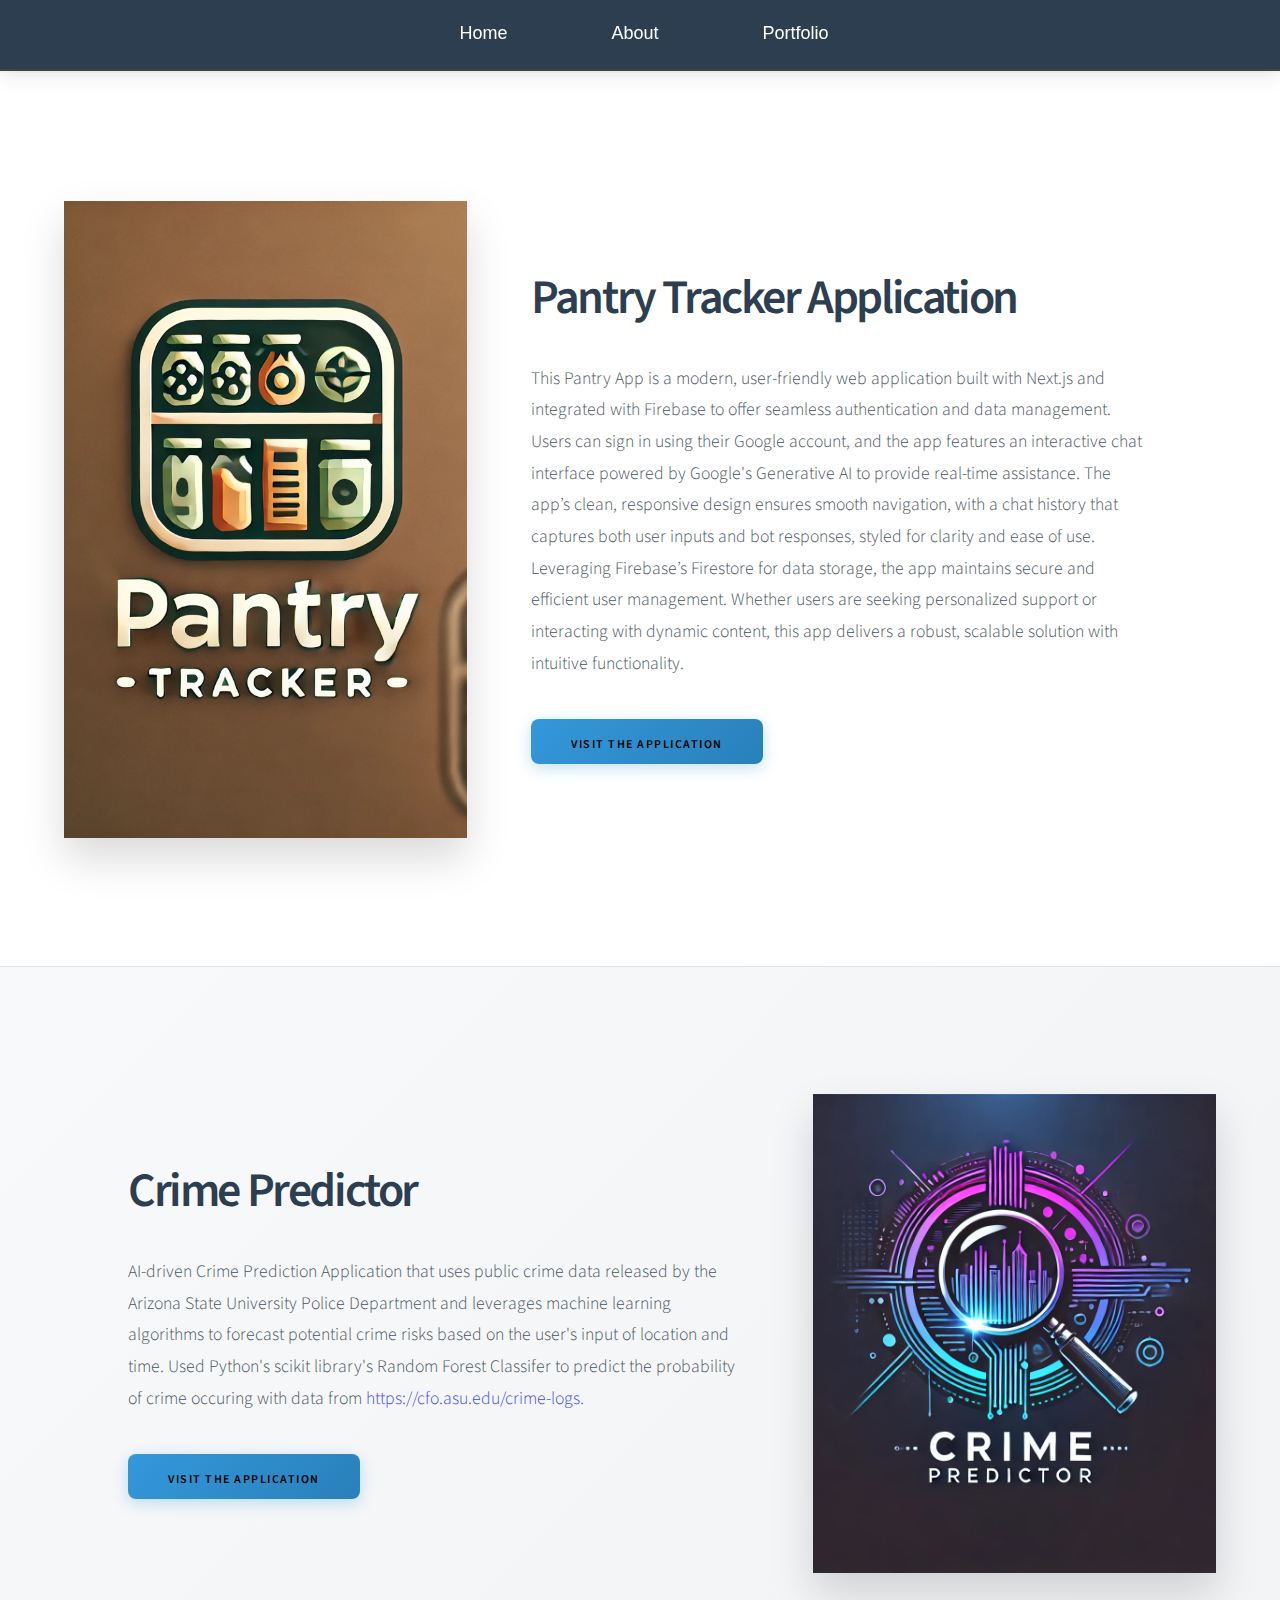
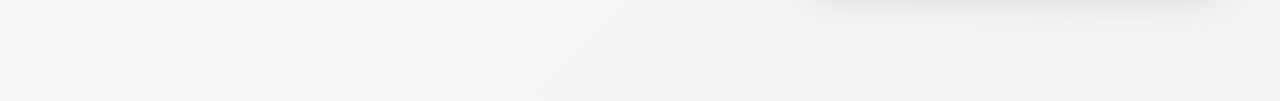
==== portfolio.html @ 847d2a94 "Added portfolio.html, about.html, made more aesthetically pleasing" ====
<html>
  <head>
    <title>Kashyap Hegde Kota</title>
    <meta charset="utf-8" />
    <meta
      name="viewport"
      content="width=device-width, initial-scale=1, user-scalable=no"
    />
    <link rel="stylesheet" href="assets/css/main.css" />
    <noscript
      ><link rel="stylesheet" href="assets/css/noscript.css"
    /></noscript>
   
    </style>
  </head>
  <body class="is-preload">
    <nav class="navbar">
      <ul>
        <li><a href="index.html">Home</a></li>
        <li><a href="about.html">About</a></li>
        <li><a href="portfolio.html">Portfolio</a></li>
      </ul>
    </nav>
    <div id ="wrapper" class="divided">
        <section
        class="spotlight style1 orient-right content-align-left image-position-center onscroll-image-fade-in"
        id="first"
      >
        <div class="content">
          <h2>Pantry Tracker Application</h2>
          <p>
            This Pantry App is a modern, user-friendly web application built with Next.js and integrated with Firebase to offer seamless authentication and data management. Users can sign in using their Google account, and the app features an interactive chat interface powered by Google's Generative AI to provide real-time assistance. The app’s clean, responsive design ensures smooth navigation, with a chat history that captures both user inputs and bot responses, styled for clarity and ease of use. Leveraging Firebase’s Firestore for data storage, the app maintains secure and efficient user management. Whether users are seeking personalized support or interacting with dynamic content, this app delivers a robust, scalable solution with intuitive functionality.
          </p>
          <ul class="actions stacked">
            <li>
              <a
                href="http://pantry.kashyaphegde.com/"
                target="_blank"
                class="button"
                >Visit the application</a
              >
            </li>
          </ul>
        </div>
        <div class="image">
          <img src="images/pantry.png" alt="" />
        </div>
      </section>
      <section
      class="spotlight style1 orient-left content-align-left image-position-center onscroll-image-fade-in"
      id="first"
    >
      <div class="content">
        <h2>Crime Predictor</h2>
        <p>
            AI-driven Crime Prediction Application that uses public crime data released by the Arizona State University Police Department and leverages machine learning algorithms to forecast potential crime risks based on the user's input of location and time. Used Python's scikit library's Random Forest Classifer to predict the probability of crime occuring with data from <a style = "color: rgb(69, 69, 243); white-space:nowrap; "href="https://cfo.asu.edu/crime-logs">https://cfo.asu.edu/crime-logs.</a>
        </p>
        <ul class="actions stacked">
          <li>
            <a
              href="https://github.com/KashyapHegdeKota/Crime-Predictor"
              target="_blank"
              class="button"
              >Visit the application</a
            >
          </li>
        </ul>
      </div>
      <div class="image">
        <img src="images/crime-predictor.png" alt="" />
      </div>
    </section>
    </div>
  </body>
</html>
---- assets/css/main.css ----
@import url(fontawesome-all.min.css);
@import url(https://fonts.googleapis.com/css?family=Source+Sans+Pro:300,300i,400,400i);
.navbar ul,
ul.alt {
  list-style: none;
}
.icon.major,
article,
aside,
details,
figcaption,
figure,
footer,
header,
hgroup,
menu,
nav,
pre code,
section {
  display: block;
}
.navbar li:hover,
b,
body,
h1,
h2,
h3,
h4,
h5,
h6,
strong {
  color: #000;
}
#wrapper > .invert,
#wrapper > .invert a,
#wrapper > .invert b,
#wrapper > .invert h1,
#wrapper > .invert h2,
#wrapper > .invert h3,
#wrapper > .invert h4,
#wrapper > .invert h5,
#wrapper > .invert h6,
#wrapper > .invert header p,
#wrapper > .invert input,
#wrapper > .invert input[type="checkbox"] + label,
#wrapper > .invert input[type="radio"] + label,
#wrapper > .invert label,
#wrapper > .invert select,
#wrapper > .invert strong,
#wrapper > .invert table th,
#wrapper > .invert textarea,
.gallery.style1 a,
.gallery.style1 b,
.gallery.style1 h1,
.gallery.style1 h2,
.gallery.style1 h3,
.gallery.style1 h4,
.gallery.style1 h5,
.gallery.style1 h6,
.gallery.style1 input,
.gallery.style1 select,
.gallery.style1 strong,
.gallery.style1 textarea,
.gallery.style2 a,
.gallery.style2 b,
.gallery.style2 h1,
.gallery.style2 h2,
.gallery.style2 h3,
.gallery.style2 h4,
.gallery.style2 h5,
.gallery.style2 h6,
.gallery.style2 input,
.gallery.style2 select,
.gallery.style2 strong,
.gallery.style2 textarea,
.navbar li,
a:hover {
  color: #fff;
}
.row,
.row.gtr-0,
.row.gtr-0.gtr-uniform,
.row.gtr-25,
.row.gtr-50 {
  margin-top: 0;
}
.align-left,
.banner.style1,
.banner.style2.content-align-left,
.banner.style5.content-align-left,
.spotlight.style4.content-align-left,
.spotlight.style5.content-align-left,
table th {
  text-align: left;
}
.gallery.style2 > .backward:before,
.gallery.style2 > .forward:before,
.icon:before,
input[type="checkbox"] + label:before,
input[type="radio"] + label:before {
  -moz-osx-font-smoothing: grayscale;
  -webkit-font-smoothing: antialiased;
  font-style: normal;
  font-variant: normal;
  text-rendering: auto;
  text-transform: none !important;
  font-family: "Font Awesome 5 Free";
}
a,
abbr,
acronym,
address,
applet,
article,
aside,
audio,
b,
big,
blockquote,
body,
canvas,
caption,
center,
cite,
code,
dd,
del,
details,
dfn,
div,
dl,
dt,
em,
embed,
fieldset,
figcaption,
figure,
footer,
form,
h1,
h2,
h3,
h4,
h5,
h6,
header,
hgroup,
html,
i,
iframe,
img,
ins,
kbd,
label,
legend,
li,
mark,
menu,
nav,
object,
ol,
output,
p,
pre,
q,
ruby,
s,
samp,
section,
small,
span,
strike,
strong,
sub,
summary,
sup,
table,
tbody,
td,
tfoot,
th,
thead,
time,
tr,
tt,
u,
ul,
var,
video {
  margin: 0;
  padding: 0;
  border: 0;
  font-size: 100%;
  font: inherit;
  vertical-align: baseline;
}
.image.fit,
.table-wrapper,
blockquote,
dl,
form,
ol,
p,
pre,
table,
ul {
  margin: 0 0 2rem;
}
blockquote,
em,
header p,
i {
  font-style: italic;
}
.navbar {
  background-color: rgba(51, 51, 51, 0.95);
  padding: 1.2rem;
  box-shadow: 0 2px 15px rgba(0, 0, 0, 0.1);
  backdrop-filter: blur(10px);
}

.navbar,
ol {
  position: sticky;
  top: 0;
  z-index: 1000;
  background-color: #333;
  padding: 15px 20px;
  font-family: Arial, sans-serif;
  font-size: 18px;
  border-bottom: 2px solid #444;
  box-shadow: 0 4px 6px rgba(0, 0, 0, 0.1);
}
.banner.style1,
.banner.style2,
.banner.style2 .content,
.icon,
.image,
header p,
sub,
sup {
  position: relative;
}
.navbar ul {
  margin: 0;
  padding: 0;
  display: flex;
  justify-content: center;
  gap: 20px;
}
.navbar li {
  cursor: pointer;
  transition: color 0.3s, text-decoration 0.3s;
}
.navbar li:hover {
  text-decoration: none;
}
blockquote,
q {
  quotes: none;
}
blockquote:after,
blockquote:before,
q:after,
q:before {
  content: "";
  content: none;
}
table {
  border-collapse: collapse;
  border-spacing: 0;
  width: 100%;
}
body {
  font-family: "Source Sans Pro", sans-serif;
  line-height: 1.8;
  color: #333;
  background-color: #fafafa;
}
mark {
  background-color: transparent;
  color: inherit;
}
input::-moz-focus-inner {
  border: 0;
  padding: 0;
}
input,
select,
textarea {
  -moz-appearance: none;
  -webkit-appearance: none;
  -ms-appearance: none;
  appearance: none;
  color: #000;
}
.row.gtr-0 > *,
ul {
  padding: 0;
}
@-ms-viewport {
  width: device-width;
}
html {
  box-sizing: border-box;
  font-size: 18pt;
}
*,
:after,
:before {
  box-sizing: inherit;
}
.row,
.row > * {
  box-sizing: border-box;
}
body.is-preload *,
body.is-preload :after,
body.is-preload :before {
  -moz-animation: none !important;
  -webkit-animation: none !important;
  -ms-animation: none !important;
  animation: none !important;
  -moz-transition: none !important;
  -webkit-transition: none !important;
  -ms-transition: none !important;
  transition: none !important;
}
body,
input,
select,
textarea {
  font-family: "Source Sans Pro", Helvetica, sans-serif;
  font-size: 1rem;
  font-weight: 300;
  line-height: 1.65;
}
a {
  -moz-transition: color 0.2s ease-in-out;
  -webkit-transition: color 0.2s ease-in-out;
  -ms-transition: color 0.2s ease-in-out;
  transition: color 0.2s ease-in-out;
  text-decoration: none;
  color: gray;
}
b,
strong {
  font-weight: 400;
}
.icon.major:before,
header h2 + p,
p.major {
  font-size: 1.25rem;
}
h1,
h2,
h3,
h4,
h5,
h6 {
  font-weight: 300;
  line-height: 1.375;
  letter-spacing: -0.05em;
  margin: 0 0 1rem;
}
h1 a,
h2 a,
h3 a,
h4 a,
h5 a,
h6 a {
  color: inherit;
  text-decoration: none;
}
h1 {
  font-size: 3.5rem;
  line-height: 1.2;
}
h2 {
  font-size: 2.25rem;
}
h3 {
  font-size: 1.5rem;
}
h4,
header h3 + p {
  font-size: 1.1rem;
}
h5,
header h4 + p,
header h5 + p,
header h6 + p {
  font-size: 0.9rem;
}
h6 {
  font-size: 0.7rem;
}
sub,
sup {
  font-size: 0.8rem;
}
sub {
  top: 0.5rem;
}
sup {
  top: -0.5rem;
}
code,
pre {
  font-family: "Courier New", monospace;
  font-size: 0.9em;
}
blockquote {
  border-left: 4px solid rgba(0, 0, 0, 0.2);
  padding: 0.5rem 0 0.5rem 2rem;
}
code {
  border-radius: 4px;
  margin: 0 0.25rem;
  padding: 0.25rem 0.325rem;
}
.gallery.style2,
.table-wrapper,
pre {
  -webkit-overflow-scrolling: touch;
}
pre code {
  line-height: 1.5;
  padding: 0.75rem 1rem;
  overflow-x: auto;
}
hr {
  border: 0;
  border-bottom: 1px solid rgba(0, 0, 0, 0.2);
  margin: 2.5rem 0;
}
hr.major {
  margin: 3.5rem 0;
}
.align-center,
.banner.style1.content-align-center,
.banner.style3.content-align-center,
.banner.style4.content-align-center,
.spotlight.style1.content-align-center,
.spotlight.style2.content-align-center,
.spotlight.style3.content-align-center,
article.special,
section.special {
  text-align: center;
}
.align-right,
.banner.style1.content-align-right,
.banner.style2.content-align-right,
.banner.style3.content-align-right,
.banner.style4.content-align-right,
.banner.style5.content-align-right,
.spotlight.style1.content-align-right,
.spotlight.style2.content-align-right,
.spotlight.style3.content-align-right,
.spotlight.style4.content-align-right,
.spotlight.style5.content-align-right {
  text-align: right;
}
code {
  background: rgba(0, 0, 0, 0.05);
  border-color: rgba(0, 0, 0, 0.2);
}
.row {
  display: flex;
  flex-wrap: wrap;
  align-items: stretch;
  margin-left: -2rem;
}
.row > * {
  padding: 0 0 0 2rem;
}
.box > :last-child,
.box > :last-child > :last-child,
.box > :last-child > :last-child > :last-child,
.gallery.style1 article .caption > :last-child,
.gallery.style2 article .caption > :last-child,
.row.gtr-uniform > * > :last-child,
.table-wrapper > table,
form > :last-child {
  margin-bottom: 0;
}
.row.aln-left {
  justify-content: flex-start;
}
.row.aln-center {
  justify-content: center;
}
.row.aln-right {
  justify-content: flex-end;
}
.row.aln-top {
  align-items: flex-start;
}
.row.aln-middle {
  align-items: center;
}
.row.aln-bottom {
  align-items: flex-end;
}
.row > .imp {
  order: -1;
}
.row > .col-1 {
  width: 8.33333%;
}
.row > .off-1 {
  margin-left: 8.33333%;
}
.row > .col-2 {
  width: 16.66667%;
}
.row > .off-2 {
  margin-left: 16.66667%;
}
.row > .col-3 {
  width: 25%;
}
.row > .off-3 {
  margin-left: 25%;
}
.gallery.style1.big article,
.row > .col-4 {
  width: 33.33333%;
}
.row > .off-4 {
  margin-left: 33.33333%;
}
.row > .col-5 {
  width: 41.66667%;
}
.row > .off-5 {
  margin-left: 41.66667%;
}
.row > .col-6 {
  width: 50%;
}
.row > .off-6 {
  margin-left: 50%;
}
.row > .col-7 {
  width: 58.33333%;
}
.row > .off-7 {
  margin-left: 58.33333%;
}
.row > .col-8 {
  width: 66.66667%;
}
.row > .off-8 {
  margin-left: 66.66667%;
}
.row > .col-9 {
  width: 75%;
}
.row > .off-9 {
  margin-left: 75%;
}
.row > .col-10 {
  width: 83.33333%;
}
.row > .off-10 {
  margin-left: 83.33333%;
}
.row > .col-11 {
  width: 91.66667%;
}
.row > .off-11 {
  margin-left: 91.66667%;
}
.button.fit,
.image.fit img,
.image.left img,
.image.main img,
.image.right img,
.row > .col-12,
button.fit,
input[type="button"].fit,
input[type="reset"].fit,
input[type="submit"].fit,
ul.actions.fit li > *,
ul.actions.fit.stacked {
  width: 100%;
}
.row > .off-12 {
  margin-left: 100%;
}
.row.gtr-0 {
  margin-left: 0;
}
.row.gtr-0.gtr-uniform > *,
ul.actions.stacked li:first-child {
  padding-top: 0;
}
.row.gtr-25 {
  margin-left: -0.5rem;
}
.row.gtr-25 > * {
  padding: 0 0 0 0.5rem;
}
.row.gtr-25.gtr-uniform {
  margin-top: -0.5rem;
}
.row.gtr-25.gtr-uniform > * {
  padding-top: 0.5rem;
}
.row.gtr-50 {
  margin-left: -1rem;
}
.row.gtr-50 > * {
  padding: 0 0 0 1rem;
}
.row.gtr-50.gtr-uniform {
  margin-top: -1rem;
}
.row.gtr-50.gtr-uniform > * {
  padding-top: 1rem;
}
.row.gtr-uniform {
  margin-top: -2rem;
}
.row.gtr-uniform > * {
  padding-top: 2rem;
}
.row.gtr-150 {
  margin-top: 0;
  margin-left: -3rem;
}
.row.gtr-150 > * {
  padding: 0 0 0 3rem;
}
.row.gtr-150.gtr-uniform {
  margin-top: -3rem;
}
.row.gtr-150.gtr-uniform > * {
  padding-top: 3rem;
}
.row.gtr-200 {
  margin-top: 0;
  margin-left: -4rem;
}
.row.gtr-200 > * {
  padding: 0 0 0 4rem;
}
.row.gtr-200.gtr-uniform {
  margin-top: -4rem;
}
.row.gtr-200.gtr-uniform > * {
  padding-top: 4rem;
}
@media screen and (max-width: 1680px) {
  html {
    font-size: 14pt;
  }
  .row,
  .row > * {
    box-sizing: border-box;
  }
  .row,
  .row.gtr-0,
  .row.gtr-0.gtr-uniform,
  .row.gtr-25,
  .row.gtr-50 {
    margin-top: 0;
  }
  .row {
    display: flex;
    flex-wrap: wrap;
    align-items: stretch;
    margin-left: -2rem;
  }
  .row > * {
    padding: 0 0 0 2rem;
  }
  .row.gtr-uniform > * > :last-child {
    margin-bottom: 0;
  }
  .row.aln-left {
    justify-content: flex-start;
  }
  .row.aln-center {
    justify-content: center;
  }
  .row.aln-right {
    justify-content: flex-end;
  }
  .row.aln-top {
    align-items: flex-start;
  }
  .row.aln-middle {
    align-items: center;
  }
  .row.aln-bottom {
    align-items: flex-end;
  }
  .row > .imp-xlarge {
    order: -1;
  }
  .row > .col-1-xlarge {
    width: 8.33333%;
  }
  .row > .off-1-xlarge {
    margin-left: 8.33333%;
  }
  .row > .col-2-xlarge {
    width: 16.66667%;
  }
  .row > .off-2-xlarge {
    margin-left: 16.66667%;
  }
  .row > .col-3-xlarge {
    width: 25%;
  }
  .row > .off-3-xlarge {
    margin-left: 25%;
  }
  .row > .col-4-xlarge {
    width: 33.33333%;
  }
  .row > .off-4-xlarge {
    margin-left: 33.33333%;
  }
  .row > .col-5-xlarge {
    width: 41.66667%;
  }
  .row > .off-5-xlarge {
    margin-left: 41.66667%;
  }
  .row > .col-6-xlarge {
    width: 50%;
  }
  .row > .off-6-xlarge {
    margin-left: 50%;
  }
  .row > .col-7-xlarge {
    width: 58.33333%;
  }
  .row > .off-7-xlarge {
    margin-left: 58.33333%;
  }
  .row > .col-8-xlarge {
    width: 66.66667%;
  }
  .row > .off-8-xlarge {
    margin-left: 66.66667%;
  }
  .row > .col-9-xlarge {
    width: 75%;
  }
  .row > .off-9-xlarge {
    margin-left: 75%;
  }
  .row > .col-10-xlarge {
    width: 83.33333%;
  }
  .row > .off-10-xlarge {
    margin-left: 83.33333%;
  }
  .row > .col-11-xlarge {
    width: 91.66667%;
  }
  .row > .off-11-xlarge {
    margin-left: 91.66667%;
  }
  .row > .col-12-xlarge {
    width: 100%;
  }
  .row > .off-12-xlarge {
    margin-left: 100%;
  }
  .row.gtr-0 {
    margin-left: 0;
  }
  .row.gtr-0 > * {
    padding: 0;
  }
  .row.gtr-0.gtr-uniform > * {
    padding-top: 0;
  }
  .row.gtr-25 {
    margin-left: -0.5rem;
  }
  .row.gtr-25 > * {
    padding: 0 0 0 0.5rem;
  }
  .row.gtr-25.gtr-uniform {
    margin-top: -0.5rem;
  }
  .row.gtr-25.gtr-uniform > * {
    padding-top: 0.5rem;
  }
  .row.gtr-50 {
    margin-left: -1rem;
  }
  .row.gtr-50 > * {
    padding: 0 0 0 1rem;
  }
  .row.gtr-50.gtr-uniform {
    margin-top: -1rem;
  }
  .row.gtr-50.gtr-uniform > * {
    padding-top: 1rem;
  }
  .row.gtr-uniform {
    margin-top: -2rem;
  }
  .row.gtr-uniform > * {
    padding-top: 2rem;
  }
  .row.gtr-150 {
    margin-top: 0;
    margin-left: -3rem;
  }
  .row.gtr-150 > * {
    padding: 0 0 0 3rem;
  }
  .row.gtr-150.gtr-uniform {
    margin-top: -3rem;
  }
  .row.gtr-150.gtr-uniform > * {
    padding-top: 3rem;
  }
  .row.gtr-200 {
    margin-top: 0;
    margin-left: -4rem;
  }
  .row.gtr-200 > * {
    padding: 0 0 0 4rem;
  }
  .row.gtr-200.gtr-uniform {
    margin-top: -4rem;
  }
  .row.gtr-200.gtr-uniform > * {
    padding-top: 4rem;
  }
}
@media screen and (max-width: 1280px) {
  html {
    font-size: 12pt;
  }
  .row,
  .row > * {
    box-sizing: border-box;
  }
  .row,
  .row.gtr-0,
  .row.gtr-0.gtr-uniform,
  .row.gtr-25,
  .row.gtr-50 {
    margin-top: 0;
  }
  .row {
    display: flex;
    flex-wrap: wrap;
    align-items: stretch;
    margin-left: -2rem;
  }
  .row > * {
    padding: 0 0 0 2rem;
  }
  .row.gtr-uniform > * > :last-child {
    margin-bottom: 0;
  }
  .row.aln-left {
    justify-content: flex-start;
  }
  .row.aln-center {
    justify-content: center;
  }
  .row.aln-right {
    justify-content: flex-end;
  }
  .row.aln-top {
    align-items: flex-start;
  }
  .row.aln-middle {
    align-items: center;
  }
  .row.aln-bottom {
    align-items: flex-end;
  }
  .row > .imp-large {
    order: -1;
  }
  .row > .col-1-large {
    width: 8.33333%;
  }
  .row > .off-1-large {
    margin-left: 8.33333%;
  }
  .row > .col-2-large {
    width: 16.66667%;
  }
  .row > .off-2-large {
    margin-left: 16.66667%;
  }
  .row > .col-3-large {
    width: 25%;
  }
  .row > .off-3-large {
    margin-left: 25%;
  }
  .row > .col-4-large {
    width: 33.33333%;
  }
  .row > .off-4-large {
    margin-left: 33.33333%;
  }
  .row > .col-5-large {
    width: 41.66667%;
  }
  .row > .off-5-large {
    margin-left: 41.66667%;
  }
  .row > .col-6-large {
    width: 50%;
  }
  .row > .off-6-large {
    margin-left: 50%;
  }
  .row > .col-7-large {
    width: 58.33333%;
  }
  .row > .off-7-large {
    margin-left: 58.33333%;
  }
  .row > .col-8-large {
    width: 66.66667%;
  }
  .row > .off-8-large {
    margin-left: 66.66667%;
  }
  .row > .col-9-large {
    width: 75%;
  }
  .row > .off-9-large {
    margin-left: 75%;
  }
  .row > .col-10-large {
    width: 83.33333%;
  }
  .row > .off-10-large {
    margin-left: 83.33333%;
  }
  .row > .col-11-large {
    width: 91.66667%;
  }
  .row > .off-11-large {
    margin-left: 91.66667%;
  }
  .row > .col-12-large {
    width: 100%;
  }
  .row > .off-12-large {
    margin-left: 100%;
  }
  .row.gtr-0 {
    margin-left: 0;
  }
  .row.gtr-0 > * {
    padding: 0;
  }
  .row.gtr-0.gtr-uniform > * {
    padding-top: 0;
  }
  .row.gtr-25 {
    margin-left: -0.5rem;
  }
  .row.gtr-25 > * {
    padding: 0 0 0 0.5rem;
  }
  .row.gtr-25.gtr-uniform {
    margin-top: -0.5rem;
  }
  .row.gtr-25.gtr-uniform > * {
    padding-top: 0.5rem;
  }
  .row.gtr-50 {
    margin-left: -1rem;
  }
  .row.gtr-50 > * {
    padding: 0 0 0 1rem;
  }
  .row.gtr-50.gtr-uniform {
    margin-top: -1rem;
  }
  .row.gtr-50.gtr-uniform > * {
    padding-top: 1rem;
  }
  .row.gtr-uniform {
    margin-top: -2rem;
  }
  .row.gtr-uniform > * {
    padding-top: 2rem;
  }
  .row.gtr-150 {
    margin-top: 0;
    margin-left: -3rem;
  }
  .row.gtr-150 > * {
    padding: 0 0 0 3rem;
  }
  .row.gtr-150.gtr-uniform {
    margin-top: -3rem;
  }
  .row.gtr-150.gtr-uniform > * {
    padding-top: 3rem;
  }
  .row.gtr-200 {
    margin-top: 0;
    margin-left: -4rem;
  }
  .row.gtr-200 > * {
    padding: 0 0 0 4rem;
  }
  .row.gtr-200.gtr-uniform {
    margin-top: -4rem;
  }
  .row.gtr-200.gtr-uniform > * {
    padding-top: 4rem;
  }
}
@media screen and (max-width: 980px) {
  .row,
  .row > * {
    box-sizing: border-box;
  }
  .row,
  .row.gtr-0,
  .row.gtr-0.gtr-uniform,
  .row.gtr-25,
  .row.gtr-50 {
    margin-top: 0;
  }
  .row {
    display: flex;
    flex-wrap: wrap;
    align-items: stretch;
    margin-left: -2rem;
  }
  .row > * {
    padding: 0 0 0 2rem;
  }
  .row.gtr-uniform > * > :last-child {
    margin-bottom: 0;
  }
  .row.aln-left {
    justify-content: flex-start;
  }
  .row.aln-center {
    justify-content: center;
  }
  .row.aln-right {
    justify-content: flex-end;
  }
  .row.aln-top {
    align-items: flex-start;
  }
  .row.aln-middle {
    align-items: center;
  }
  .row.aln-bottom {
    align-items: flex-end;
  }
  .row > .imp-medium {
    order: -1;
  }
  .row > .col-1-medium {
    width: 8.33333%;
  }
  .row > .off-1-medium {
    margin-left: 8.33333%;
  }
  .row > .col-2-medium {
    width: 16.66667%;
  }
  .row > .off-2-medium {
    margin-left: 16.66667%;
  }
  .row > .col-3-medium {
    width: 25%;
  }
  .row > .off-3-medium {
    margin-left: 25%;
  }
  .row > .col-4-medium {
    width: 33.33333%;
  }
  .row > .off-4-medium {
    margin-left: 33.33333%;
  }
  .row > .col-5-medium {
    width: 41.66667%;
  }
  .row > .off-5-medium {
    margin-left: 41.66667%;
  }
  .row > .col-6-medium {
    width: 50%;
  }
  .row > .off-6-medium {
    margin-left: 50%;
  }
  .row > .col-7-medium {
    width: 58.33333%;
  }
  .row > .off-7-medium {
    margin-left: 58.33333%;
  }
  .row > .col-8-medium {
    width: 66.66667%;
  }
  .row > .off-8-medium {
    margin-left: 66.66667%;
  }
  .row > .col-9-medium {
    width: 75%;
  }
  .row > .off-9-medium {
    margin-left: 75%;
  }
  .row > .col-10-medium {
    width: 83.33333%;
  }
  .row > .off-10-medium {
    margin-left: 83.33333%;
  }
  .row > .col-11-medium {
    width: 91.66667%;
  }
  .row > .off-11-medium {
    margin-left: 91.66667%;
  }
  .row > .col-12-medium {
    width: 100%;
  }
  .row > .off-12-medium {
    margin-left: 100%;
  }
  .row.gtr-0 {
    margin-left: 0;
  }
  .row.gtr-0 > * {
    padding: 0;
  }
  .row.gtr-0.gtr-uniform > * {
    padding-top: 0;
  }
  .row.gtr-25 {
    margin-left: -0.5rem;
  }
  .row.gtr-25 > * {
    padding: 0 0 0 0.5rem;
  }
  .row.gtr-25.gtr-uniform {
    margin-top: -0.5rem;
  }
  .row.gtr-25.gtr-uniform > * {
    padding-top: 0.5rem;
  }
  .row.gtr-50 {
    margin-left: -1rem;
  }
  .row.gtr-50 > * {
    padding: 0 0 0 1rem;
  }
  .row.gtr-50.gtr-uniform {
    margin-top: -1rem;
  }
  .row.gtr-50.gtr-uniform > * {
    padding-top: 1rem;
  }
  .row.gtr-uniform {
    margin-top: -2rem;
  }
  .row.gtr-uniform > * {
    padding-top: 2rem;
  }
  .row.gtr-150 {
    margin-top: 0;
    margin-left: -3rem;
  }
  .row.gtr-150 > * {
    padding: 0 0 0 3rem;
  }
  .row.gtr-150.gtr-uniform {
    margin-top: -3rem;
  }
  .row.gtr-150.gtr-uniform > * {
    padding-top: 3rem;
  }
  .row.gtr-200 {
    margin-top: 0;
    margin-left: -4rem;
  }
  .row.gtr-200 > * {
    padding: 0 0 0 4rem;
  }
  .row.gtr-200.gtr-uniform {
    margin-top: -4rem;
  }
  .row.gtr-200.gtr-uniform > * {
    padding-top: 4rem;
  }
}
@media screen and (max-width: 736px) {
  html {
    font-size: 11pt;
  }
  p.major {
    font-size: 1.1rem;
  }
  h1 {
    font-size: 2.5rem;
  }
  h2 {
    font-size: 2rem;
  }
  h3 {
    font-size: 1.25rem;
  }
  h4 {
    font-size: 1rem;
  }
  .row,
  .row > * {
    box-sizing: border-box;
  }
  .row,
  .row.gtr-0,
  .row.gtr-0.gtr-uniform,
  .row.gtr-25,
  .row.gtr-50 {
    margin-top: 0;
  }
  .row {
    display: flex;
    flex-wrap: wrap;
    align-items: stretch;
    margin-left: -2rem;
  }
  .row > * {
    padding: 0 0 0 2rem;
  }
  .row.gtr-uniform > * > :last-child {
    margin-bottom: 0;
  }
  .row.aln-left {
    justify-content: flex-start;
  }
  .row.aln-center {
    justify-content: center;
  }
  .row.aln-right {
    justify-content: flex-end;
  }
  .row.aln-top {
    align-items: flex-start;
  }
  .row.aln-middle {
    align-items: center;
  }
  .row.aln-bottom {
    align-items: flex-end;
  }
  .row > .imp-small {
    order: -1;
  }
  .row > .col-1-small {
    width: 8.33333%;
  }
  .row > .off-1-small {
    margin-left: 8.33333%;
  }
  .row > .col-2-small {
    width: 16.66667%;
  }
  .row > .off-2-small {
    margin-left: 16.66667%;
  }
  .row > .col-3-small {
    width: 25%;
  }
  .row > .off-3-small {
    margin-left: 25%;
  }
  .row > .col-4-small {
    width: 33.33333%;
  }
  .row > .off-4-small {
    margin-left: 33.33333%;
  }
  .row > .col-5-small {
    width: 41.66667%;
  }
  .row > .off-5-small {
    margin-left: 41.66667%;
  }
  .row > .col-6-small {
    width: 50%;
  }
  .row > .off-6-small {
    margin-left: 50%;
  }
  .row > .col-7-small {
    width: 58.33333%;
  }
  .row > .off-7-small {
    margin-left: 58.33333%;
  }
  .row > .col-8-small {
    width: 66.66667%;
  }
  .row > .off-8-small {
    margin-left: 66.66667%;
  }
  .row > .col-9-small {
    width: 75%;
  }
  .row > .off-9-small {
    margin-left: 75%;
  }
  .row > .col-10-small {
    width: 83.33333%;
  }
  .row > .off-10-small {
    margin-left: 83.33333%;
  }
  .row > .col-11-small {
    width: 91.66667%;
  }
  .row > .off-11-small {
    margin-left: 91.66667%;
  }
  .row > .col-12-small {
    width: 100%;
  }
  .row > .off-12-small {
    margin-left: 100%;
  }
  .row.gtr-0 {
    margin-left: 0;
  }
  .row.gtr-0 > * {
    padding: 0;
  }
  .row.gtr-0.gtr-uniform > * {
    padding-top: 0;
  }
  .row.gtr-25 {
    margin-left: -0.5rem;
  }
  .row.gtr-25 > * {
    padding: 0 0 0 0.5rem;
  }
  .row.gtr-25.gtr-uniform {
    margin-top: -0.5rem;
  }
  .row.gtr-25.gtr-uniform > * {
    padding-top: 0.5rem;
  }
  .row.gtr-50 {
    margin-left: -1rem;
  }
  .row.gtr-50 > * {
    padding: 0 0 0 1rem;
  }
  .row.gtr-50.gtr-uniform {
    margin-top: -1rem;
  }
  .row.gtr-50.gtr-uniform > * {
    padding-top: 1rem;
  }
  .row.gtr-uniform {
    margin-top: -2rem;
  }
  .row.gtr-uniform > * {
    padding-top: 2rem;
  }
  .row.gtr-150 {
    margin-top: 0;
    margin-left: -3rem;
  }
  .row.gtr-150 > * {
    padding: 0 0 0 3rem;
  }
  .row.gtr-150.gtr-uniform {
    margin-top: -3rem;
  }
  .row.gtr-150.gtr-uniform > * {
    padding-top: 3rem;
  }
  .row.gtr-200 {
    margin-top: 0;
    margin-left: -4rem;
  }
  .row.gtr-200 > * {
    padding: 0 0 0 4rem;
  }
  .row.gtr-200.gtr-uniform {
    margin-top: -4rem;
  }
  .row.gtr-200.gtr-uniform > * {
    padding-top: 4rem;
  }
}
@media screen and (max-width: 480px) {
  body,
  html {
    min-width: 320px;
  }
  .row,
  .row > * {
    box-sizing: border-box;
  }
  .row,
  .row.gtr-0,
  .row.gtr-0.gtr-uniform,
  .row.gtr-25,
  .row.gtr-50 {
    margin-top: 0;
  }
  .row {
    display: flex;
    flex-wrap: wrap;
    align-items: stretch;
    margin-left: -2rem;
  }
  .row > * {
    padding: 0 0 0 2rem;
  }
  .row.gtr-uniform > * > :last-child {
    margin-bottom: 0;
  }
  .row.aln-left {
    justify-content: flex-start;
  }
  .row.aln-center {
    justify-content: center;
  }
  .row.aln-right {
    justify-content: flex-end;
  }
  .row.aln-top {
    align-items: flex-start;
  }
  .row.aln-middle {
    align-items: center;
  }
  .row.aln-bottom {
    align-items: flex-end;
  }
  .row > .imp-xsmall {
    order: -1;
  }
  .row > .col-1-xsmall {
    width: 8.33333%;
  }
  .row > .off-1-xsmall {
    margin-left: 8.33333%;
  }
  .row > .col-2-xsmall {
    width: 16.66667%;
  }
  .row > .off-2-xsmall {
    margin-left: 16.66667%;
  }
  .row > .col-3-xsmall {
    width: 25%;
  }
  .row > .off-3-xsmall {
    margin-left: 25%;
  }
  .row > .col-4-xsmall {
    width: 33.33333%;
  }
  .row > .off-4-xsmall {
    margin-left: 33.33333%;
  }
  .row > .col-5-xsmall {
    width: 41.66667%;
  }
  .row > .off-5-xsmall {
    margin-left: 41.66667%;
  }
  .row > .col-6-xsmall {
    width: 50%;
  }
  .row > .off-6-xsmall {
    margin-left: 50%;
  }
  .row > .col-7-xsmall {
    width: 58.33333%;
  }
  .row > .off-7-xsmall {
    margin-left: 58.33333%;
  }
  .row > .col-8-xsmall {
    width: 66.66667%;
  }
  .row > .off-8-xsmall {
    margin-left: 66.66667%;
  }
  .row > .col-9-xsmall {
    width: 75%;
  }
  .row > .off-9-xsmall {
    margin-left: 75%;
  }
  .row > .col-10-xsmall {
    width: 83.33333%;
  }
  .row > .off-10-xsmall {
    margin-left: 83.33333%;
  }
  .row > .col-11-xsmall {
    width: 91.66667%;
  }
  .row > .off-11-xsmall {
    margin-left: 91.66667%;
  }
  .row > .col-12-xsmall {
    width: 100%;
  }
  .row > .off-12-xsmall {
    margin-left: 100%;
  }
  .row.gtr-0 {
    margin-left: 0;
  }
  .row.gtr-0 > * {
    padding: 0;
  }
  .row.gtr-0.gtr-uniform > * {
    padding-top: 0;
  }
  .row.gtr-25 {
    margin-left: -0.5rem;
  }
  .row.gtr-25 > * {
    padding: 0 0 0 0.5rem;
  }
  .row.gtr-25.gtr-uniform {
    margin-top: -0.5rem;
  }
  .row.gtr-25.gtr-uniform > * {
    padding-top: 0.5rem;
  }
  .row.gtr-50 {
    margin-left: -1rem;
  }
  .row.gtr-50 > * {
    padding: 0 0 0 1rem;
  }
  .row.gtr-50.gtr-uniform {
    margin-top: -1rem;
  }
  .row.gtr-50.gtr-uniform > * {
    padding-top: 1rem;
  }
  .row.gtr-uniform {
    margin-top: -2rem;
  }
  .row.gtr-uniform > * {
    padding-top: 2rem;
  }
  .row.gtr-150 {
    margin-top: 0;
    margin-left: -3rem;
  }
  .row.gtr-150 > * {
    padding: 0 0 0 3rem;
  }
  .row.gtr-150.gtr-uniform {
    margin-top: -3rem;
  }
  .row.gtr-150.gtr-uniform > * {
    padding-top: 3rem;
  }
  .row.gtr-200 {
    margin-top: 0;
    margin-left: -4rem;
  }
  .row.gtr-200 > * {
    padding: 0 0 0 4rem;
  }
  .row.gtr-200.gtr-uniform {
    margin-top: -4rem;
  }
  .row.gtr-200.gtr-uniform > * {
    padding-top: 4rem;
  }
}
@media screen and (max-width: 360px) {
  html {
    font-size: 10pt;
  }
  .row,
  .row > * {
    box-sizing: border-box;
  }
  .row,
  .row.gtr-0,
  .row.gtr-0.gtr-uniform,
  .row.gtr-25,
  .row.gtr-50 {
    margin-top: 0;
  }
  .row {
    display: flex;
    flex-wrap: wrap;
    align-items: stretch;
    margin-left: -2rem;
  }
  .row > * {
    padding: 0 0 0 2rem;
  }
  .row.gtr-uniform > * > :last-child {
    margin-bottom: 0;
  }
  .row.aln-left {
    justify-content: flex-start;
  }
  .row.aln-center {
    justify-content: center;
  }
  .row.aln-right {
    justify-content: flex-end;
  }
  .row.aln-top {
    align-items: flex-start;
  }
  .row.aln-middle {
    align-items: center;
  }
  .row.aln-bottom {
    align-items: flex-end;
  }
  .row > .imp-xxsmall {
    order: -1;
  }
  .row > .col-1-xxsmall {
    width: 8.33333%;
  }
  .row > .off-1-xxsmall {
    margin-left: 8.33333%;
  }
  .row > .col-2-xxsmall {
    width: 16.66667%;
  }
  .row > .off-2-xxsmall {
    margin-left: 16.66667%;
  }
  .row > .col-3-xxsmall {
    width: 25%;
  }
  .row > .off-3-xxsmall {
    margin-left: 25%;
  }
  .row > .col-4-xxsmall {
    width: 33.33333%;
  }
  .row > .off-4-xxsmall {
    margin-left: 33.33333%;
  }
  .row > .col-5-xxsmall {
    width: 41.66667%;
  }
  .row > .off-5-xxsmall {
    margin-left: 41.66667%;
  }
  .row > .col-6-xxsmall {
    width: 50%;
  }
  .row > .off-6-xxsmall {
    margin-left: 50%;
  }
  .row > .col-7-xxsmall {
    width: 58.33333%;
  }
  .row > .off-7-xxsmall {
    margin-left: 58.33333%;
  }
  .row > .col-8-xxsmall {
    width: 66.66667%;
  }
  .row > .off-8-xxsmall {
    margin-left: 66.66667%;
  }
  .row > .col-9-xxsmall {
    width: 75%;
  }
  .row > .off-9-xxsmall {
    margin-left: 75%;
  }
  .row > .col-10-xxsmall {
    width: 83.33333%;
  }
  .row > .off-10-xxsmall {
    margin-left: 83.33333%;
  }
  .row > .col-11-xxsmall {
    width: 91.66667%;
  }
  .row > .off-11-xxsmall {
    margin-left: 91.66667%;
  }
  .row > .col-12-xxsmall {
    width: 100%;
  }
  .row > .off-12-xxsmall {
    margin-left: 100%;
  }
  .row.gtr-0 {
    margin-left: 0;
  }
  .row.gtr-0 > * {
    padding: 0;
  }
  .row.gtr-0.gtr-uniform > * {
    padding-top: 0;
  }
  .row.gtr-25 {
    margin-left: -0.5rem;
  }
  .row.gtr-25 > * {
    padding: 0 0 0 0.5rem;
  }
  .row.gtr-25.gtr-uniform {
    margin-top: -0.5rem;
  }
  .row.gtr-25.gtr-uniform > * {
    padding-top: 0.5rem;
  }
  .row.gtr-50 {
    margin-left: -1rem;
  }
  .row.gtr-50 > * {
    padding: 0 0 0 1rem;
  }
  .row.gtr-50.gtr-uniform {
    margin-top: -1rem;
  }
  .row.gtr-50.gtr-uniform > * {
    padding-top: 1rem;
  }
  .row.gtr-uniform {
    margin-top: -2rem;
  }
  .row.gtr-uniform > * {
    padding-top: 2rem;
  }
  .row.gtr-150 {
    margin-top: 0;
    margin-left: -3rem;
  }
  .row.gtr-150 > * {
    padding: 0 0 0 3rem;
  }
  .row.gtr-150.gtr-uniform {
    margin-top: -3rem;
  }
  .row.gtr-150.gtr-uniform > * {
    padding-top: 3rem;
  }
  .row.gtr-200 {
    margin-top: 0;
    margin-left: -4rem;
  }
  .row.gtr-200 > * {
    padding: 0 0 0 4rem;
  }
  .row.gtr-200.gtr-uniform {
    margin-top: -4rem;
  }
  .row.gtr-200.gtr-uniform > * {
    padding-top: 4rem;
  }
}
.icon.major,
dl dt,
label {
  margin: 0 0 1rem;
}
.box {
  border-radius: 4px;
  border: 1px solid rgba(0, 0, 0, 0.2);
  margin-bottom: 2rem;
  padding: 1.5rem;
}
.box.alt {
  border: 0;
  border-radius: 0;
  padding: 0;
}
.button,
button,
input[type="button"],
input[type="reset"],
input[type="submit"] {
  -moz-appearance: none;
  -webkit-appearance: none;
  -ms-appearance: none;
  appearance: none;
  -moz-transition: background-color 0.2s ease-in-out,
    box-shadow 0.2s ease-in-out, color 0.2s ease-in-out;
  -webkit-transition: background-color 0.2s ease-in-out,
    box-shadow 0.2s ease-in-out, color 0.2s ease-in-out;
  -ms-transition: background-color 0.2s ease-in-out, box-shadow 0.2s ease-in-out,
    color 0.2s ease-in-out;
  transition: background-color 0.2s ease-in-out, box-shadow 0.2s ease-in-out,
    color 0.2s ease-in-out;
  border: 0;
  cursor: pointer;
  display: inline-block;
  font-weight: 400;
  letter-spacing: 0.125em;
  text-align: center;
  text-decoration: none;
  text-transform: uppercase;
  white-space: nowrap;
  font-size: 0.75rem;
  max-width: 20rem;
  height: 3.75em;
  line-height: 3.75em;
  border-radius: 3.75em;
  padding: 0 2.5em;
  text-overflow: ellipsis;
  overflow: hidden;
  background-color: transparent;
  box-shadow: inset 0 0 0 1px rgba(0, 0, 0, 0.2);
  color: #000 !important;
}
ul.actions,
ul.icons {
  cursor: default;
  list-style: none;
}
label,
table th {
  font-size: 0.9rem;
  font-weight: 400;
}
.button.icon:before,
button.icon:before,
input[type="button"].icon:before,
input[type="reset"].icon:before,
input[type="submit"].icon:before {
  margin-right: 0.5rem;
}
.button.small,
button.small,
input[type="button"].small,
input[type="reset"].small,
input[type="submit"].small {
  font-size: 0.6rem;
  height: 3.325em;
  line-height: 3.325em;
  border-radius: 3.325em;
  padding: 0 2em;
}
.button.large,
button.large,
input[type="button"].large,
input[type="reset"].large,
input[type="submit"].large {
  font-size: 0.8rem;
  height: 4em;
  line-height: 4em;
  border-radius: 4em;
  padding: 0 3em;
}
.button.wide,
button.wide,
input[type="button"].wide,
input[type="reset"].wide,
input[type="submit"].wide {
  min-width: 14em;
}
.button.disabled,
.button:disabled,
button.disabled,
button:disabled,
input[type="button"].disabled,
input[type="button"]:disabled,
input[type="reset"].disabled,
input[type="reset"]:disabled,
input[type="submit"].disabled,
input[type="submit"]:disabled {
  pointer-events: none;
  opacity: 0.25;
}
#wrapper > .invert .button:hover,
#wrapper > .invert button:hover,
#wrapper > .invert input[type="button"]:hover,
#wrapper > .invert input[type="reset"]:hover,
#wrapper > .invert input[type="submit"]:hover,
.button:hover,
.gallery.style1 .button:hover,
.gallery.style1 button:hover,
.gallery.style1 input[type="button"]:hover,
.gallery.style1 input[type="reset"]:hover,
.gallery.style1 input[type="submit"]:hover,
.gallery.style2 .button:hover,
.gallery.style2 button:hover,
.gallery.style2 input[type="button"]:hover,
.gallery.style2 input[type="reset"]:hover,
.gallery.style2 input[type="submit"]:hover,
button:hover,
input[type="button"]:hover,
input[type="reset"]:hover,
input[type="submit"]:hover {
  box-shadow: inset 0 0 0 1px #47d3e5;
  color: #47d3e5 !important;
}
#wrapper > .invert .button:active,
#wrapper > .invert button:active,
#wrapper > .invert input[type="button"]:active,
#wrapper > .invert input[type="reset"]:active,
#wrapper > .invert input[type="submit"]:active,
.button:active,
.gallery.style1 .button:active,
.gallery.style1 button:active,
.gallery.style1 input[type="button"]:active,
.gallery.style1 input[type="reset"]:active,
.gallery.style1 input[type="submit"]:active,
.gallery.style2 .button:active,
.gallery.style2 button:active,
.gallery.style2 input[type="button"]:active,
.gallery.style2 input[type="reset"]:active,
.gallery.style2 input[type="submit"]:active,
button:active,
input[type="button"]:active,
input[type="reset"]:active,
input[type="submit"]:active {
  background-color: rgba(71, 211, 229, 0.2);
  box-shadow: inset 0 0 0 1px #47d3e5;
  color: #47d3e5 !important;
}
.button.primary,
button.primary,
input[type="button"].primary,
input[type="reset"].primary,
input[type="submit"].primary {
  background-color: #000;
  box-shadow: none;
  color: #fff !important;
}
#wrapper > .invert .button.primary:hover,
#wrapper > .invert button.primary:hover,
#wrapper > .invert input[type="button"].primary:hover,
#wrapper > .invert input[type="reset"].primary:hover,
#wrapper > .invert input[type="submit"].primary:hover,
.button.primary:hover,
.gallery.style1 .button.primary:hover,
.gallery.style1 button.primary:hover,
.gallery.style1 input[type="button"].primary:hover,
.gallery.style1 input[type="reset"].primary:hover,
.gallery.style1 input[type="submit"].primary:hover,
.gallery.style2 .button.primary:hover,
.gallery.style2 button.primary:hover,
.gallery.style2 input[type="button"].primary:hover,
.gallery.style2 input[type="reset"].primary:hover,
.gallery.style2 input[type="submit"].primary:hover,
button.primary:hover,
input[type="button"].primary:hover,
input[type="reset"].primary:hover,
input[type="submit"].primary:hover {
  background-color: #47d3e5;
}
#wrapper > .invert .button.primary:active,
#wrapper > .invert button.primary:active,
#wrapper > .invert input[type="button"].primary:active,
#wrapper > .invert input[type="reset"].primary:active,
#wrapper > .invert input[type="submit"].primary:active,
.button.primary:active,
.gallery.style1 .button.primary:active,
.gallery.style1 button.primary:active,
.gallery.style1 input[type="button"].primary:active,
.gallery.style1 input[type="reset"].primary:active,
.gallery.style1 input[type="submit"].primary:active,
.gallery.style2 .button.primary:active,
.gallery.style2 button.primary:active,
.gallery.style2 input[type="button"].primary:active,
.gallery.style2 input[type="reset"].primary:active,
.gallery.style2 input[type="submit"].primary:active,
button.primary:active,
input[type="button"].primary:active,
input[type="reset"].primary:active,
input[type="submit"].primary:active {
  background-color: #1ebdd1;
}
form > .fields {
  display: -moz-flex;
  display: -webkit-flex;
  display: -ms-flex;
  display: flex;
  -moz-flex-wrap: wrap;
  -webkit-flex-wrap: wrap;
  -ms-flex-wrap: wrap;
  flex-wrap: wrap;
  width: calc(100% + 3rem);
  margin: -1.5rem 0 2rem -1.5rem;
}
form > .fields > .field {
  -moz-flex-grow: 0;
  -webkit-flex-grow: 0;
  -ms-flex-grow: 0;
  flex-grow: 0;
  -moz-flex-shrink: 0;
  -webkit-flex-shrink: 0;
  -ms-flex-shrink: 0;
  flex-shrink: 0;
  padding: 1.5rem 0 0 1.5rem;
  width: calc(100% - 1.5rem);
}
form > .fields > .field.half {
  width: calc(50% - 0.75rem);
}
form > .fields > .field.third {
  width: calc(100% / 3 - 0.5rem);
}
form > .fields > .field.quarter {
  width: calc(25% - 0.375rem);
}
label {
  display: block;
  color: #000;
}
input[type="email"],
input[type="password"],
input[type="search"],
input[type="tel"],
input[type="text"],
input[type="url"],
select,
textarea {
  -moz-appearance: none;
  -webkit-appearance: none;
  -ms-appearance: none;
  appearance: none;
  background-color: transparent;
  border-radius: 4px;
  border: 1px solid rgba(0, 0, 0, 0.2);
  color: inherit;
  display: block;
  outline: 0;
  padding: 0 0.825rem;
  text-decoration: none;
  width: 100%;
}
ul.actions,
ul.actions.special li:first-child,
ul.alt,
ul.icons {
  padding-left: 0;
}
input[type="email"]:invalid,
input[type="password"]:invalid,
input[type="search"]:invalid,
input[type="tel"]:invalid,
input[type="text"]:invalid,
input[type="url"]:invalid,
select:invalid,
textarea:invalid {
  box-shadow: none;
}
select {
  background-size: 1.25rem;
  background-repeat: no-repeat;
  background-position: calc(100% - 1rem) center;
  padding-right: 2.75rem;
  text-overflow: ellipsis;
  background-image: url("data:image/svg+xml;charset=utf8,%3Csvg xmlns='http://www.w3.org/2000/svg' width='40' height='40' preserveAspectRatio='none' viewBox='0 0 40 40'%3E%3Cpath d='M9.4,12.3l10.4,10.4l10.4-10.4c0.2-0.2,0.5-0.4,0.9-0.4c0.3,0,0.6,0.1,0.9,0.4l3.3,3.3c0.2,0.2,0.4,0.5,0.4,0.9 c0,0.4-0.1,0.6-0.4,0.9L20.7,31.9c-0.2,0.2-0.5,0.4-0.9,0.4c-0.3,0-0.6-0.1-0.9-0.4L4.3,17.3c-0.2-0.2-0.4-0.5-0.4-0.9 c0-0.4,0.1-0.6,0.4-0.9l3.3-3.3c0.2-0.2,0.5-0.4,0.9-0.4S9.1,12.1,9.4,12.3z' fill='rgba(0, 0, 0, 0.2)' /%3E%3C/svg%3E");
}
select:focus::-ms-value {
  background-color: transparent;
}
select::-ms-expand {
  display: none;
}
input[type="email"],
input[type="password"],
input[type="search"],
input[type="tel"],
input[type="text"],
input[type="url"],
select {
  height: 2.75rem;
}
textarea {
  padding: 0.75rem 1rem;
}
input[type="checkbox"],
input[type="radio"] {
  -moz-appearance: none;
  -webkit-appearance: none;
  -ms-appearance: none;
  appearance: none;
  display: block;
  float: left;
  margin-right: -2rem;
  opacity: 0;
  width: 1rem;
  z-index: -1;
}
input[type="checkbox"] + label,
input[type="radio"] + label {
  text-decoration: none;
  -moz-user-select: none;
  -webkit-user-select: none;
  -ms-user-select: none;
  user-select: none;
  cursor: pointer;
  display: inline-block;
  font-size: 1rem;
  font-weight: 300;
  padding-left: 2.4rem;
  padding-right: 0.75rem;
  position: relative;
  margin-bottom: 0;
  color: #000;
}
input[type="checkbox"] + label:before,
input[type="radio"] + label:before {
  font-weight: 900;
  border: 1px solid rgba(0, 0, 0, 0.2);
  content: "";
  display: inline-block;
  font-size: 0.8rem;
  height: 1.65rem;
  left: 0;
  line-height: 1.65rem;
  position: absolute;
  text-align: center;
  top: 0;
  width: 1.65rem;
}
input[type="checkbox"]:checked + label:before,
input[type="radio"]:checked + label:before {
  content: "\f00c";
  background-color: #000;
  border-color: #000;
  color: #fff;
}
input[type="checkbox"] + label:before {
  border-radius: 4px;
}
input[type="radio"] + label:before {
  border-radius: 100%;
}
::-webkit-input-placeholder {
  opacity: 1;
  color: rgba(0, 0, 0, 0.75) !important;
}
:-moz-placeholder {
  opacity: 1;
  color: rgba(0, 0, 0, 0.75) !important;
}
::-moz-placeholder {
  opacity: 1;
  color: rgba(0, 0, 0, 0.75) !important;
}
:-ms-input-placeholder {
  opacity: 1;
  color: rgba(0, 0, 0, 0.75) !important;
}
#wrapper > .invert input[type="checkbox"]:focus + label:before,
#wrapper > .invert input[type="email"]:focus,
#wrapper > .invert input[type="password"]:focus,
#wrapper > .invert input[type="radio"]:focus + label:before,
#wrapper > .invert input[type="search"]:focus,
#wrapper > .invert input[type="tel"]:focus,
#wrapper > .invert input[type="text"]:focus,
#wrapper > .invert input[type="url"]:focus,
#wrapper > .invert select:focus,
#wrapper > .invert textarea:focus,
input[type="checkbox"]:focus + label:before,
input[type="email"]:focus,
input[type="password"]:focus,
input[type="radio"]:focus + label:before,
input[type="search"]:focus,
input[type="tel"]:focus,
input[type="text"]:focus,
input[type="url"]:focus,
select:focus,
textarea:focus {
  border-color: #47d3e5;
  box-shadow: 0 0 0 1px #47d3e5;
}
#wrapper > .invert select option,
select option {
  color: #000;
  background: #fff;
}
.icon {
  text-decoration: none;
  border-bottom: none;
  text-align: center;
}
.icon:before {
  display: inline-block;
  line-height: 1;
  font-weight: 400;
  line-height: inherit;
}
.gallery.style1 > .backward,
.gallery.style1 > .forward,
.icon > .label {
  display: none;
}
.icon.style2:before,
.image,
ul.icons li {
  display: inline-block;
}
.icon.solid:before {
  font-weight: 900;
}
.icon.brands:before {
  font-family: "Font Awesome 5 Brands";
}
.icon.style2:before {
  border-radius: 2.75em;
  height: 2.75em;
  line-height: 2.75em;
  width: 2.75em;
  box-shadow: inset 0 0 0 1px rgba(0, 0, 0, 0.2);
}
a.icon.style2:before {
  -moz-transition: background-color 0.2s ease-in-out,
    box-shadow 0.2s ease-in-out, color 0.2s ease-in-out;
  -webkit-transition: background-color 0.2s ease-in-out,
    box-shadow 0.2s ease-in-out, color 0.2s ease-in-out;
  -ms-transition: background-color 0.2s ease-in-out, box-shadow 0.2s ease-in-out,
    color 0.2s ease-in-out;
  transition: background-color 0.2s ease-in-out, box-shadow 0.2s ease-in-out,
    color 0.2s ease-in-out;
}
#wrapper > .invert a.icon.style2:hover:before,
a.icon.style2:hover:before {
  box-shadow: inset 0 0 0 1px #47d3e5;
  color: #47d3e5;
}
#wrapper > .invert a.icon.style2:active:before,
a.icon.style2:active:before {
  background-color: rgba(71, 211, 229, 0.1);
  box-shadow: inset 0 0 0 1px #47d3e5;
  color: #47d3e5;
}
.image {
  border: 0;
  border-radius: 4px;
}
.image img {
  display: block;
  border-radius: 4px;
}
.banner.style1,
.gallery.lightbox .modal,
.gallery.style1 article .caption,
.gallery.style2,
.gallery.style2 article .caption,
.index > *,
.items.style1,
.items.style2,
.items.style3,
ul.actions {
  display: -moz-flex;
  display: -webkit-flex;
  display: -ms-flex;
}
.image.left,
.image.right {
  width: 40%;
  max-width: 10rem;
}
.image.left {
  float: left;
  margin: 0 1.5rem 1rem 0;
  top: 0.25rem;
}
.image.right {
  float: right;
  margin: 0 0 1rem 1.5rem;
  top: 0.25rem;
}
.image.fit {
  display: block;
  width: 100%;
}
.image.main {
  display: block;
  margin: 0 0 3rem;
  width: 100%;
}
ol {
  list-style: decimal;
  padding-left: 1.25rem;
}
ol li {
  padding-left: 0.25rem;
}
ul {
  list-style: disc;
  padding-left: 1rem;
}
ul li {
  padding-left: 0.5rem;
}
ul.alt li {
  border-top: 1px solid rgba(0, 0, 0, 0.2);
  padding: 0.5rem 0;
}
ul.alt li:first-child {
  border-top: 0;
  padding-top: 0;
}
dl dt {
  display: block;
  font-weight: 400;
}
dl dd {
  margin-left: 2rem;
}
dl.style2 dt {
  width: 25%;
  float: left;
}
dl.style2 dd {
  width: 70%;
  float: left;
}
dl.style2:after {
  content: "";
  display: block;
  clear: both;
}
ul.actions {
  display: flex;
  margin-left: -1rem;
}
ul.actions li {
  padding: 0 0 0 1rem;
  vertical-align: middle;
}
ul.actions.special {
  -moz-justify-content: center;
  -webkit-justify-content: center;
  -ms-justify-content: center;
  justify-content: center;
  width: 100%;
  margin-left: 0;
}
ul.actions.stacked {
  -moz-flex-direction: column;
  -webkit-flex-direction: column;
  -ms-flex-direction: column;
  flex-direction: column;
  margin-left: 0;
}
ul.actions.stacked li {
  padding: 1.3rem 0 0;
}
ul.actions.fit {
  width: calc(100% + 1rem);
}
ul.actions.fit li {
  -moz-flex-grow: 1;
  -webkit-flex-grow: 1;
  -ms-flex-grow: 1;
  flex-grow: 1;
  -moz-flex-shrink: 1;
  -webkit-flex-shrink: 1;
  -ms-flex-shrink: 1;
  flex-shrink: 1;
  width: 100%;
}
ul.icons li {
  padding: 0 0.75rem 0 0;
}
ul.icons li:last-child {
  padding-right: 0;
}
header p {
  margin: -0.65rem 0 1.5rem;
  color: rgba(0, 0, 0, 0.75);
}
header h1 + p {
  font-size: 1.375rem;
}
.table-wrapper {
  overflow-x: auto;
}
table tbody tr {
  border: 1px solid;
  border-left: 0;
  border-right: 0;
}
table td {
  padding: 0.75rem;
}
table th {
  padding: 0 0.75rem 0.75rem;
  color: #000;
}
table thead {
  border-bottom: 2px solid;
}
table tfoot {
  border-top: 2px solid;
}
table.alt {
  border-collapse: separate;
}
table.alt tbody tr td {
  border: 1px solid;
  border-left-width: 0;
  border-top-width: 0;
}
table.alt tbody tr td:first-child {
  border-left-width: 1px;
}
table.alt tbody tr:first-child td {
  border-top-width: 1px;
}
table.alt thead {
  border-bottom: 0;
}
.index > :first-child,
table.alt tfoot {
  border-top: 0;
}
table.fixed {
  table-layout: fixed;
}
.items.style1 > *,
.items.style2,
.items.style2 > *,
table tbody tr,
table.alt tbody tr td {
  border-color: rgba(0, 0, 0, 0.2);
}
table tbody tr:nth-child(odd) {
  background-color: rgba(0, 0, 0, 0.05);
}
table tbody tr.alt {
  background-color: rgba(0, 0, 0, 0.05) !important;
}
table thead {
  border-bottom-color: rgba(0, 0, 0, 0.2);
}
table tfoot {
  border-top-color: rgba(0, 0, 0, 0.2);
}
#wrapper > .invert table.uniform tbody tr:nth-child(odd),
table.uniform tbody tr:nth-child(odd) {
  background-color: transparent;
}
.banner.onload-content-fade-down .content,
.banner.onload-content-fade-left .content,
.banner.onload-content-fade-right .content,
.banner.onload-content-fade-up .content,
.banner.onload-image-fade-down .image,
.banner.onload-image-fade-left .image,
.banner.onload-image-fade-right .image,
.banner.onload-image-fade-up .image,
.banner.onscroll-content-fade-down .content,
.banner.onscroll-content-fade-left .content,
.banner.onscroll-content-fade-right .content,
.banner.onscroll-content-fade-up .content,
.banner.onscroll-image-fade-down .image,
.banner.onscroll-image-fade-left .image,
.banner.onscroll-image-fade-right .image,
.banner.onscroll-image-fade-up .image,
.spotlight.onload-content-fade-down .content,
.spotlight.onload-content-fade-left .content,
.spotlight.onload-content-fade-right .content,
.spotlight.onload-content-fade-up .content,
.spotlight.onload-image-fade-down .image,
.spotlight.onload-image-fade-left .image,
.spotlight.onload-image-fade-right .image,
.spotlight.onload-image-fade-up .image,
.spotlight.onscroll-content-fade-down .content,
.spotlight.onscroll-content-fade-left .content,
.spotlight.onscroll-content-fade-right .content,
.spotlight.onscroll-content-fade-up .content,
.spotlight.onscroll-image-fade-down .image,
.spotlight.onscroll-image-fade-left .image,
.spotlight.onscroll-image-fade-right .image,
.spotlight.onscroll-image-fade-up .image {
  -moz-transition: opacity 0.75s ease-in-out, -moz-transform 0.75s ease-in-out;
  -webkit-transition: opacity 0.75s ease-in-out,
    -webkit-transform 0.75s ease-in-out;
  -ms-transition: opacity 0.75s ease-in-out, -ms-transform 0.75s ease-in-out;
  transition: opacity 0.75s ease-in-out, transform 0.75s ease-in-out;
}
.banner.onscroll-content-fade-up.is-inactive .content,
.banner.onscroll-image-fade-up.is-inactive .image,
.spotlight.onscroll-content-fade-up.is-inactive .content,
.spotlight.onscroll-image-fade-up.is-inactive .image,
body.is-preload .banner.onload-content-fade-up .content,
body.is-preload .banner.onload-image-fade-up .image,
body.is-preload .spotlight.onload-content-fade-up .content,
body.is-preload .spotlight.onload-image-fade-up .image {
  -moz-transform: translateY(1rem);
  -webkit-transform: translateY(1rem);
  -ms-transform: translateY(1rem);
  transform: translateY(1rem);
  opacity: 0;
}
.banner.onscroll-content-fade-down.is-inactive .content,
.banner.onscroll-image-fade-down.is-inactive .image,
.spotlight.onscroll-content-fade-down.is-inactive .content,
.spotlight.onscroll-image-fade-down.is-inactive .image,
body.is-preload .banner.onload-content-fade-down .content,
body.is-preload .banner.onload-image-fade-down .image,
body.is-preload .spotlight.onload-content-fade-down .content,
body.is-preload .spotlight.onload-image-fade-down .image {
  -moz-transform: translateY(-1rem);
  -webkit-transform: translateY(-1rem);
  -ms-transform: translateY(-1rem);
  transform: translateY(-1rem);
  opacity: 0;
}
.banner.onscroll-content-fade-left.is-inactive .content,
.banner.onscroll-image-fade-left.is-inactive .image,
.spotlight.onscroll-content-fade-left.is-inactive .content,
.spotlight.onscroll-image-fade-left.is-inactive .image,
body.is-preload .banner.onload-content-fade-left .content,
body.is-preload .banner.onload-image-fade-left .image,
body.is-preload .spotlight.onload-content-fade-left .content,
body.is-preload .spotlight.onload-image-fade-left .image {
  -moz-transform: translateX(1rem);
  -webkit-transform: translateX(1rem);
  -ms-transform: translateX(1rem);
  transform: translateX(1rem);
  opacity: 0;
}
.banner.onscroll-content-fade-right.is-inactive .content,
.banner.onscroll-image-fade-right.is-inactive .image,
.spotlight.onscroll-content-fade-right.is-inactive .content,
.spotlight.onscroll-image-fade-right.is-inactive .image,
body.is-preload .banner.onload-content-fade-right .content,
body.is-preload .banner.onload-image-fade-right .image,
body.is-preload .spotlight.onload-content-fade-right .content,
body.is-preload .spotlight.onload-image-fade-right .image {
  -moz-transform: translateX(-1rem);
  -webkit-transform: translateX(-1rem);
  -ms-transform: translateX(-1rem);
  transform: translateX(-1rem);
  opacity: 0;
}
.banner.onload-content-fade-in .content,
.banner.onload-image-fade-in .image img,
.banner.onscroll-content-fade-in .content,
.banner.onscroll-image-fade-in .image img,
.spotlight.onload-content-fade-in .content,
.spotlight.onload-image-fade-in .image img,
.spotlight.onscroll-content-fade-in .content,
.spotlight.onscroll-image-fade-in .image img {
  -moz-transition: opacity 0.75s ease-in-out;
  -webkit-transition: opacity 0.75s ease-in-out;
  -ms-transition: opacity 0.75s ease-in-out;
  transition: opacity 0.75s ease-in-out;
}
.banner.onscroll-content-fade-in.is-inactive .content,
.banner.onscroll-image-fade-down.is-inactive .image img,
.banner.onscroll-image-fade-in.is-inactive .image img,
.banner.onscroll-image-fade-left.is-inactive .image img,
.banner.onscroll-image-fade-right.is-inactive .image img,
.banner.onscroll-image-fade-up.is-inactive .image img,
.gallery.onscroll-fade-in.is-inactive article .image img,
.items.onscroll-fade-in.is-inactive > * > .inner,
.spotlight.onscroll-content-fade-in.is-inactive .content,
.spotlight.onscroll-image-fade-down.is-inactive .image img,
.spotlight.onscroll-image-fade-in.is-inactive .image img,
.spotlight.onscroll-image-fade-left.is-inactive .image img,
.spotlight.onscroll-image-fade-right.is-inactive .image img,
.spotlight.onscroll-image-fade-up.is-inactive .image img,
body.is-preload .banner.onload-content-fade-in .content,
body.is-preload .banner.onload-image-fade-down .image img,
body.is-preload .banner.onload-image-fade-in .image img,
body.is-preload .banner.onload-image-fade-left .image img,
body.is-preload .banner.onload-image-fade-right .image img,
body.is-preload .banner.onload-image-fade-up .image img,
body.is-preload .gallery.onload-fade-in article .image img,
body.is-preload .items.onload-fade-in > * > .inner,
body.is-preload .spotlight.onload-content-fade-in .content,
body.is-preload .spotlight.onload-image-fade-down .image img,
body.is-preload .spotlight.onload-image-fade-in .image img,
body.is-preload .spotlight.onload-image-fade-left .image img,
body.is-preload .spotlight.onload-image-fade-right .image img,
body.is-preload .spotlight.onload-image-fade-up .image img {
  opacity: 0;
}
.banner.onload-image-fade-down .image img,
.banner.onload-image-fade-left .image img,
.banner.onload-image-fade-right .image img,
.banner.onload-image-fade-up .image img,
.banner.onscroll-image-fade-down .image img,
.banner.onscroll-image-fade-left .image img,
.banner.onscroll-image-fade-right .image img,
.banner.onscroll-image-fade-up .image img,
.spotlight.onload-image-fade-down .image img,
.spotlight.onload-image-fade-left .image img,
.spotlight.onload-image-fade-right .image img,
.spotlight.onload-image-fade-up .image img,
.spotlight.onscroll-image-fade-down .image img,
.spotlight.onscroll-image-fade-left .image img,
.spotlight.onscroll-image-fade-right .image img,
.spotlight.onscroll-image-fade-up .image img {
  -moz-transition: opacity 0.75s ease-in-out 0.5625s;
  -webkit-transition: opacity 0.75s ease-in-out 0.5625s;
  -ms-transition: opacity 0.75s ease-in-out 0.5625s;
  transition: opacity 0.75s ease-in-out 0.5625s;
}
.banner.style1 {
  -moz-align-items: -moz-stretch;
  -webkit-align-items: -webkit-stretch;
  -ms-align-items: -ms-stretch;
  align-items: stretch;
  display: flex;
  -moz-flex-direction: row;
  -webkit-flex-direction: row;
  -ms-flex-direction: row;
  flex-direction: row;
  -moz-justify-content: -moz-flex-end;
  -webkit-justify-content: -webkit-flex-end;
  -ms-justify-content: -ms-flex-end;
  justify-content: flex-end;
  overflow-x: hidden;
}
.banner.style2,
.banner.style3,
.banner.style4,
.spotlight.style2,
.spotlight.style3,
.spotlight.style4,
.spotlight.style5 {
  display: -moz-flex;
  display: -webkit-flex;
  display: -ms-flex;
  overflow-x: hidden;
}
.banner.style1 .content {
  padding: 7rem 7rem 5rem;
  -moz-align-self: center;
  -webkit-align-self: center;
  -ms-align-self: center;
  align-self: center;
  -moz-flex-grow: 1;
  -webkit-flex-grow: 1;
  -ms-flex-grow: 1;
  flex-grow: 1;
  -moz-flex-shrink: 1;
  -webkit-flex-shrink: 1;
  -ms-flex-shrink: 1;
  flex-shrink: 1;
  width: 50%;
  max-width: 48rem;
  margin: 0 auto;
}
.banner.style1 .image {
  -moz-flex-grow: 0;
  -webkit-flex-grow: 0;
  -ms-flex-grow: 0;
  flex-grow: 0;
  -moz-flex-shrink: 0;
  -webkit-flex-shrink: 0;
  -ms-flex-shrink: 0;
  flex-shrink: 0;
  border-radius: 0;
  width: 50%;
}
.banner.style1 .image img,
.banner.style2 .image img,
.banner.style5 .image img,
.spotlight.style1 .image img,
.spotlight.style4 .image img,
.spotlight.style5 .image img {
  -moz-object-fit: cover;
  -webkit-object-fit: cover;
  -ms-object-fit: cover;
  object-fit: cover;
  -moz-object-position: center;
  -webkit-object-position: center;
  -ms-object-position: center;
  object-position: center;
  display: block;
  position: absolute;
  top: 0;
  left: 0;
  width: 100%;
  height: 100%;
  border-radius: 0;
}
.banner.style2,
.banner.style2 .content {
  padding: 5.25rem 5.25rem 3.25rem;
  background-color: inherit;
}
.banner.style1.fullscreen,
.banner.style2.fullscreen,
.banner.style3.fullscreen,
.banner.style4.fullscreen,
.banner.style5.fullscreen,
.spotlight.style4.fullscreen,
.spotlight.style5.fullscreen {
  min-height: 100vh;
}
.banner.style1.orient-right,
.spotlight.style1.orient-right {
  -moz-flex-direction: row-reverse;
  -webkit-flex-direction: row-reverse;
  -ms-flex-direction: row-reverse;
  flex-direction: row-reverse;
}
.banner.style1.image-position-left .image img,
.banner.style2.image-position-left .image img,
.banner.style3.image-position-left .image img,
.banner.style4.image-position-left .image img,
.banner.style5.image-position-left .image img,
.spotlight.style1.image-position-left .image img,
.spotlight.style2.image-position-left .image img,
.spotlight.style3.image-position-left .image img,
.spotlight.style4.image-position-left .image img,
.spotlight.style5.image-position-left .image img {
  -moz-object-position: left;
  -webkit-object-position: left;
  -ms-object-position: left;
  object-position: left;
}
.banner.style1.image-position-right .image img,
.banner.style2.image-position-right .image img,
.banner.style3.image-position-right .image img,
.banner.style4.image-position-right .image img,
.banner.style5.image-position-right .image img,
.spotlight.style1.image-position-right .image img,
.spotlight.style2.image-position-right .image img,
.spotlight.style3.image-position-right .image img,
.spotlight.style4.image-position-right .image img,
.spotlight.style5.image-position-right .image img {
  -moz-object-position: right;
  -webkit-object-position: right;
  -ms-object-position: right;
  object-position: right;
}
.banner.style2 {
  -moz-align-items: center;
  -webkit-align-items: center;
  -ms-align-items: center;
  align-items: center;
  display: flex;
  -moz-justify-content: center;
  -webkit-justify-content: center;
  -ms-justify-content: center;
  justify-content: center;
  text-align: center;
}
.banner.style2 .content {
  width: 40rem;
  max-width: 100%;
  border-radius: 0.5rem;
  margin-bottom: 2rem;
  z-index: 1;
}
.banner.style2 .image,
.spotlight.style4 .image,
.spotlight.style5 .image {
  -moz-flex-grow: 0;
  -webkit-flex-grow: 0;
  -ms-flex-grow: 0;
  flex-grow: 0;
  -moz-flex-shrink: 0;
  -webkit-flex-shrink: 0;
  -ms-flex-shrink: 0;
  flex-shrink: 0;
  position: absolute;
  width: 100%;
  height: 100%;
  top: 0;
  left: 0;
  border-radius: 0;
}
.banner.style2.orient-left,
.spotlight.style4.orient-left {
  -moz-justify-content: -moz-flex-start;
  -webkit-justify-content: -webkit-flex-start;
  -ms-justify-content: -ms-flex-start;
  justify-content: flex-start;
  padding-left: 0;
}
.banner.style2.orient-left .content,
.spotlight.style4.orient-left .content {
  border-top-left-radius: 0;
  border-bottom-left-radius: 0;
}
.banner.style2.orient-right,
.spotlight.style4.orient-right {
  -moz-justify-content: -moz-flex-end;
  -webkit-justify-content: -webkit-flex-end;
  -ms-justify-content: -ms-flex-end;
  justify-content: flex-end;
  padding-right: 0;
}
.banner.style2.orient-right .content,
.spotlight.style4.orient-right .content {
  border-top-right-radius: 0;
  border-bottom-right-radius: 0;
}
.banner.style3,
.banner.style4,
.spotlight.style2,
.spotlight.style3 {
  padding: 7rem 7rem 5rem;
  -moz-align-items: center;
  -webkit-align-items: center;
  -ms-align-items: center;
  align-items: center;
  display: flex;
  -moz-flex-direction: row-reverse;
  -webkit-flex-direction: row-reverse;
  -ms-flex-direction: row-reverse;
  flex-direction: row-reverse;
  -moz-justify-content: center;
  -webkit-justify-content: center;
  -ms-justify-content: center;
  justify-content: center;
  position: relative;
  text-align: left;
}
.banner.style5,
.spotlight.style1 {
  display: -moz-flex;
  display: -webkit-flex;
  display: -ms-flex;
  position: relative;
}
.banner.style3 .content,
.banner.style4 .content {
  width: 31.5rem;
  max-width: 100%;
}
.banner.style3 .image,
.spotlight.style2 .image {
  -moz-flex-grow: 0;
  -webkit-flex-grow: 0;
  -ms-flex-grow: 0;
  flex-grow: 0;
  -moz-flex-shrink: 0;
  -webkit-flex-shrink: 0;
  -ms-flex-shrink: 0;
  flex-shrink: 0;
  width: 21rem;
  height: 21rem;
  border-radius: 100%;
  margin: 0 3.5rem 2rem 0;
}
.banner.style3 .image img,
.spotlight.style2 .image img {
  -moz-object-fit: cover;
  -webkit-object-fit: cover;
  -ms-object-fit: cover;
  object-fit: cover;
  -moz-object-position: center;
  -webkit-object-position: center;
  -ms-object-position: center;
  object-position: center;
  display: block;
  width: 100%;
  height: 100%;
  border-radius: 100%;
}
.banner.style3.orient-left,
.banner.style4.orient-left,
.spotlight.style2.orient-left,
.spotlight.style3.orient-left {
  -moz-flex-direction: row;
  -webkit-flex-direction: row;
  -ms-flex-direction: row;
  flex-direction: row;
}
.banner.style3.orient-left .image,
.spotlight.style2.orient-left .image {
  margin: 0 0 2rem 3.5rem;
}
.banner.style4 .image,
.spotlight.style3 .image {
  -moz-flex-grow: 0;
  -webkit-flex-grow: 0;
  -ms-flex-grow: 0;
  flex-grow: 0;
  -moz-flex-shrink: 0;
  -webkit-flex-shrink: 0;
  -ms-flex-shrink: 0;
  flex-shrink: 0;
  border-radius: 0;
  border: 1px solid;
  width: 13rem;
  height: 23.11111rem;
  margin-top: 2.5rem;
  margin-bottom: 5rem;
  margin-right: 3.5rem;
}
.banner.style4 .image img,
.spotlight.style3 .image img {
  -moz-object-fit: cover;
  -webkit-object-fit: cover;
  -ms-object-fit: cover;
  object-fit: cover;
  -moz-object-position: center;
  -webkit-object-position: center;
  -ms-object-position: center;
  object-position: center;
  display: block;
  width: 100%;
  height: 100%;
  border-radius: 0;
}
.banner.style4 .image:before,
.spotlight.style3 .image:before {
  content: "";
  display: block;
  background-position: center;
  background-repeat: no-repeat;
  border: 1px solid;
  border-bottom: 0;
}
.banner.style4 .image:after,
.spotlight.style3 .image:after {
  content: "";
  display: block;
  background-position: center;
  background-repeat: no-repeat;
  border: 1px solid;
  border-top: 0;
}
.banner.style4 .image:before,
.spotlight.style3 .image:before {
  height: 2.5rem;
  background-size: 64px 32px;
  margin-top: -2.5rem;
  border-radius: 1rem 1rem 0 0;
  background-image: url("data:image/svg+xml;charset=utf8,%3Csvg xmlns='http://www.w3.org/2000/svg' xmlns:xlink='http://www.w3.org/1999/xlink' width='64px' height='32px' viewBox='0 0 64 32' zoomAndPan='disable'%3E%3Cstyle%3Erect %7Bfill: transparent%3B stroke: rgba(0, 0, 0, 0.2)%3B stroke-width: 1px%3B %7D%3C/style%3E%3Crect rx='4' ry='4' x='11' y='12' width='42' height='8' vector-effect='non-scaling-stroke' /%3E%3C/svg%3E");
  border-color: rgba(0, 0, 0, 0.2);
  width: 100%;
}
.banner.style4 .image:after,
.spotlight.style3 .image:after {
  height: 3rem;
  background-size: 64px 32px;
  margin-bottom: -3rem;
  border-radius: 0 0 1rem 1rem;
  background-image: url("data:image/svg+xml;charset=utf8,%3Csvg xmlns='http://www.w3.org/2000/svg' xmlns:xlink='http://www.w3.org/1999/xlink' width='64px' height='32px' viewBox='0 0 64 32' zoomAndPan='disable'%3E%3Cstyle%3Ecircle %7Bfill: transparent%3B stroke: rgba(0, 0, 0, 0.2)%3B stroke-width: 1px%3B %7D%3C/style%3E%3Ccircle cx='32' cy='16' r='14' vector-effect='non-scaling-stroke' /%3E%3C/svg%3E");
  border-color: rgba(0, 0, 0, 0.2);
  width: 100%;
}
.banner.style4.orient-left .image,
.spotlight.style3.orient-left .image {
  margin-right: 0;
  margin-left: 3.5rem;
}
.banner.style5 {
  padding: 7rem 7rem 5rem;
  -moz-align-items: center;
  -webkit-align-items: center;
  -ms-align-items: center;
  align-items: center;
  display: flex;
  -moz-justify-content: center;
  -webkit-justify-content: center;
  -ms-justify-content: center;
  justify-content: center;
  background-color: inherit;
  text-align: center;
  overflow-x: hidden;
}
.banner.style5 .content {
  position: relative;
  width: 40rem;
  max-width: 100%;
  margin-bottom: 2rem;
  z-index: 1;
}
.banner.style5 .image {
  -moz-flex-grow: 0;
  -webkit-flex-grow: 0;
  -ms-flex-grow: 0;
  flex-grow: 0;
  -moz-flex-shrink: 0;
  -webkit-flex-shrink: 0;
  -ms-flex-shrink: 0;
  flex-shrink: 0;
  position: absolute;
  width: 100%;
  height: 100%;
  top: 0;
  left: 0;
  border-radius: 0;
  opacity: 0.5;
}
.banner .image,
.gallery article .image,
.spotlight .image {
  background-color: rgba(0, 0, 0, 0.125);
}
#wrapper > .invert .banner .image,
#wrapper > .invert .gallery article .image,
#wrapper > .invert .spotlight .image,
#wrapper > .invert table tbody tr:nth-child(odd),
.banner.invert .image,
.spotlight.invert .image {
  background-color: rgba(255, 255, 255, 0.125);
}
.banner.style4 .image,
.spotlight.style3 .image {
  border-color: rgba(0, 0, 0, 0.2);
  background-color: rgba(0, 0, 0, 0.2);
  border-width: 0;
}
.banner.style4.android .image:after,
.spotlight.style3.android .image:after {
  background-image: url("data:image/svg+xml;charset=utf8,%3Csvg xmlns='http://www.w3.org/2000/svg' xmlns:xlink='http://www.w3.org/1999/xlink' width='64px' height='32px' viewBox='0 0 64 32' zoomAndPan='disable'%3E%3Cstyle%3Erect %7Bfill: transparent%3B stroke: rgba(0, 0, 0, 0.2)%3B stroke-width: 1px%3B %7D%3C/style%3E%3Crect rx='4' ry='4' x='6' y='4' width='52' height='24' vector-effect='non-scaling-stroke' /%3E%3C/svg%3E");
}
#wrapper > .invert .banner.style4 .image,
#wrapper > .invert .spotlight.style3 .image,
.banner.style4.invert .image,
.spotlight.style3.invert .image {
  border-color: #fff;
  background-color: #fff;
  border-width: 1px;
}
#wrapper > .invert,
#wrapper > .wrapper.style2.invert > .inner {
  background-color: #000;
}
#wrapper > .invert .banner.style4 .image:before,
#wrapper > .invert .spotlight.style3 .image:before,
.banner.style4.invert .image:before,
.spotlight.style3.invert .image:before {
  background-image: url("data:image/svg+xml;charset=utf8,%3Csvg xmlns='http://www.w3.org/2000/svg' xmlns:xlink='http://www.w3.org/1999/xlink' width='64px' height='32px' viewBox='0 0 64 32' zoomAndPan='disable'%3E%3Cstyle%3Erect %7Bfill: transparent%3B stroke: white%3B stroke-width: 1px%3B %7D%3C/style%3E%3Crect rx='4' ry='4' x='11' y='12' width='42' height='8' vector-effect='non-scaling-stroke' /%3E%3C/svg%3E");
  border-color: #fff;
  width: calc(100% + 2px);
  margin-left: -1px;
}
#wrapper > .invert .banner.style4 .image:after,
#wrapper > .invert .spotlight.style3 .image:after,
.banner.style4.invert .image:after,
.spotlight.style3.invert .image:after {
  background-image: url("data:image/svg+xml;charset=utf8,%3Csvg xmlns='http://www.w3.org/2000/svg' xmlns:xlink='http://www.w3.org/1999/xlink' width='64px' height='32px' viewBox='0 0 64 32' zoomAndPan='disable'%3E%3Cstyle%3Ecircle %7Bfill: transparent%3B stroke: white%3B stroke-width: 1px%3B %7D%3C/style%3E%3Ccircle cx='32' cy='16' r='14' vector-effect='non-scaling-stroke' /%3E%3C/svg%3E");
  border-color: #fff;
  width: calc(100% + 2px);
  margin-left: -1px;
}
#wrapper > .invert .banner.style4.android .image:after,
#wrapper > .invert .spotlight.style3.android .image:after,
.banner.style4.invert.android .image:after,
.spotlight.style3.invert.android .image:after {
  background-image: url("data:image/svg+xml;charset=utf8,%3Csvg xmlns='http://www.w3.org/2000/svg' xmlns:xlink='http://www.w3.org/1999/xlink' width='64px' height='32px' viewBox='0 0 64 32' zoomAndPan='disable'%3E%3Cstyle%3Erect %7Bfill: transparent%3B stroke: white%3B stroke-width: 1px%3B %7D%3C/style%3E%3Crect rx='4' ry='4' x='6' y='4' width='52' height='24' vector-effect='non-scaling-stroke' /%3E%3C/svg%3E");
}
.spotlight.style1 {
  -moz-align-items: -moz-stretch;
  -webkit-align-items: -webkit-stretch;
  -ms-align-items: -ms-stretch;
  align-items: stretch;
  display: flex;
  -moz-flex-direction: row;
  -webkit-flex-direction: row;
  -ms-flex-direction: row;
  flex-direction: row;
  -moz-justify-content: -moz-flex-end;
  -webkit-justify-content: -webkit-flex-end;
  -ms-justify-content: -ms-flex-end;
  justify-content: flex-end;
  overflow-x: hidden;
  text-align: left;
}
.spotlight.style1 .content {
  padding: 7rem 7rem 5rem;
  -moz-align-self: center;
  -webkit-align-self: center;
  -ms-align-self: center;
  align-self: center;
  -moz-flex-grow: 1;
  -webkit-flex-grow: 1;
  -ms-flex-grow: 1;
  flex-grow: 1;
  -moz-flex-shrink: 1;
  -webkit-flex-shrink: 1;
  -ms-flex-shrink: 1;
  flex-shrink: 1;
  width: 65%;
  max-width: 64rem;
  margin: 0 auto;
}
.spotlight.style1 .image {
  -moz-flex-grow: 0;
  -webkit-flex-grow: 0;
  -ms-flex-grow: 0;
  flex-grow: 0;
  -moz-flex-shrink: 0;
  -webkit-flex-shrink: 0;
  -ms-flex-shrink: 0;
  flex-shrink: 0;
  width: 35%;
  min-width: 25rem;
  border-radius: 0;
}
@media screen and (max-width: 1680px) {
  .banner.style1 .content,
  .banner.style3,
  .banner.style4,
  .banner.style5,
  .spotlight.style1 .content,
  .spotlight.style2,
  .spotlight.style3 {
    padding: 5rem 5rem 3rem;
  }
  .banner.style2,
  .banner.style2 .content {
    padding: 3.75rem 3.75rem 1.75rem;
  }
}
@media screen and (max-width: 1280px) {
  .banner.style1 .content,
  .banner.style3,
  .banner.style4,
  .banner.style5,
  .spotlight.style1 .content,
  .spotlight.style2,
  .spotlight.style3 {
    padding: 4rem 4rem 2rem;
  }
  .banner.style2,
  .banner.style2 .content {
    padding: 4rem 3rem 2rem;
  }
}
@media screen and (max-width: 980px) {
  .banner.style1 .content,
  .banner.style3,
  .banner.style4,
  .banner.style5,
  .spotlight.style1 .content {
    padding: 3.75rem 3rem 1.75rem;
  }
  .banner.style2 {
    padding: 3rem 3rem 1rem;
  }
  .banner.style2 .content {
    padding: 3.75rem 2.25rem 1.75rem;
  }
  .banner.style3 .image {
    width: 18.375rem;
    height: 18.375rem;
  }
  .banner.style4 .image {
    width: 11.375rem;
    height: 20.22222rem;
    margin-top: 2.1875rem;
    margin-bottom: 4.625rem;
  }
  .banner.style4 .image:before {
    height: 2.1875rem;
    background-size: 56px 28px;
    margin-top: -2.1875rem;
    border-radius: 0.875rem 0.875rem 0 0;
  }
  .banner.style4 .image:after {
    height: 2.625rem;
    background-size: 56px 28px;
    margin-bottom: -2.625rem;
    border-radius: 0 0 0.875rem 0.875rem;
  }
  .spotlight.style1 .content,
  .spotlight.style1 .image {
    width: 50%;
    min-width: 0;
  }
}
@media screen and (max-width: 736px) and (orientation: portrait) {
  .spotlight.style1 {
    -moz-flex-direction: column-reverse;
    -webkit-flex-direction: column-reverse;
    -ms-flex-direction: column-reverse;
    flex-direction: column-reverse;
    text-align: center !important;
  }
  .spotlight.style1 .content,
  .spotlight.style1 .image {
    width: 100%;
  }
  .spotlight.style1 .image img {
    position: relative;
  }
  .spotlight.style1.orient-right {
    -moz-flex-direction: column-reverse;
    -webkit-flex-direction: column-reverse;
    -ms-flex-direction: column-reverse;
    flex-direction: column-reverse;
  }
}
.spotlight.style2 .content,
.spotlight.style3 .content {
  width: 44.5rem;
  max-width: 100%;
}
@media screen and (max-width: 980px) {
  .spotlight.style2,
  .spotlight.style3 {
    padding: 3.75rem 3rem 1.75rem;
  }
  .spotlight.style2 .image {
    width: 18.375rem;
    height: 18.375rem;
  }
  .spotlight.style3 .image {
    width: 11.375rem;
    height: 20.22222rem;
    margin-top: 2.1875rem;
    margin-bottom: 4.625rem;
  }
  .spotlight.style3 .image:before {
    height: 2.1875rem;
    background-size: 56px 28px;
    margin-top: -2.1875rem;
    border-radius: 0.875rem 0.875rem 0 0;
  }
  .spotlight.style3 .image:after {
    height: 2.625rem;
    background-size: 56px 28px;
    margin-bottom: -2.625rem;
    border-radius: 0 0 0.875rem 0.875rem;
  }
}
@media screen and (max-width: 736px) {
  .banner.style1 .content,
  .banner.style5,
  .spotlight.style1 .content,
  .spotlight.style2 {
    padding: 2.5rem 2rem 0.5rem;
  }
  .banner.style2 {
    padding: 2rem 2rem 0.1rem;
  }
  .banner.style2 .content {
    padding: 2.5rem 1.5rem 0.5rem;
  }
  .banner.style3,
  .banner.style4,
  .spotlight.style3 {
    padding: 2.5rem 2rem 0.5rem;
    -moz-align-items: -moz-flex-start;
    -webkit-align-items: -webkit-flex-start;
    -ms-align-items: -ms-flex-start;
    align-items: flex-start;
  }
  .banner.style3 .image,
  .spotlight.style2 .image {
    width: 15.75rem;
    height: 15.75rem;
    margin: 0 2rem 2rem 0;
  }
  .banner.style3.orient-left .image,
  .spotlight.style2.orient-left .image {
    margin: 0 0 2rem 2rem;
  }
  .banner.style4 .image,
  .spotlight.style3 .image {
    width: 8.125rem;
    height: 14.44444rem;
    margin-top: 1.5625rem;
    margin-bottom: 3.875rem;
  }
  .banner.style4 .image:before,
  .spotlight.style3 .image:before {
    height: 1.5625rem;
    background-size: 40px 20px;
    margin-top: -1.5625rem;
    border-radius: 0.625rem 0.625rem 0 0;
  }
  .banner.style4 .image:after,
  .spotlight.style3 .image:after {
    height: 1.875rem;
    background-size: 40px 20px;
    margin-bottom: -1.875rem;
    border-radius: 0 0 0.625rem 0.625rem;
  }
  .spotlight.style2 {
    -moz-align-items: -moz-flex-start;
    -webkit-align-items: -webkit-flex-start;
    -ms-align-items: -ms-flex-start;
    align-items: flex-start;
  }
}
.spotlight.style4 .content,
.spotlight.style5 .content {
  width: 40rem;
  margin-bottom: 2rem;
  z-index: 1;
  position: relative;
  border-radius: 0.5rem;
  background-color: inherit;
}
@media screen and (orientation: portrait) {
  .banner.style1,
  .banner.style1.content-align-right {
    text-align: center;
  }
  .banner.style1,
  .banner.style1.orient-right,
  .banner.style3.orient-left,
  .banner.style4.orient-left,
  .spotlight.style2.orient-left,
  .spotlight.style3.orient-left {
    -moz-flex-direction: column-reverse;
    -webkit-flex-direction: column-reverse;
    -ms-flex-direction: column-reverse;
    flex-direction: column-reverse;
  }
  .banner.style1 .content {
    display: -moz-flex;
    display: -webkit-flex;
    display: -ms-flex;
    display: flex;
    -moz-flex-direction: column;
    -webkit-flex-direction: column;
    -ms-flex-direction: column;
    flex-direction: column;
    -moz-justify-content: center;
    -webkit-justify-content: center;
    -ms-justify-content: center;
    justify-content: center;
    width: 100%;
    max-width: 100%;
  }
  .banner.style1 .image {
    width: 100%;
    max-width: 100%;
    height: 45vh;
  }
  .banner.style1.fullscreen .content {
    min-height: 50vh;
  }
  .banner.style1.fullscreen .image {
    height: 50vh;
  }
  .banner.style3,
  .banner.style4 {
    -moz-align-items: center;
    -webkit-align-items: center;
    -ms-align-items: center;
    align-items: center;
    -moz-flex-direction: column-reverse;
    -webkit-flex-direction: column-reverse;
    -ms-flex-direction: column-reverse;
    flex-direction: column-reverse;
    text-align: center;
  }
  .banner.style3 .content,
  .banner.style4 .content,
  .spotlight.style2 .content,
  .spotlight.style3 .content {
    width: 34rem;
    max-width: 100%;
  }
  .banner.style3 .image,
  .spotlight.style2 .image {
    margin-right: 0;
  }
  .banner.style3.orient-left .image,
  .spotlight.style2.orient-left .image {
    margin-left: 0;
  }
  .banner.style4 .image,
  .banner.style4.orient-left .image,
  .spotlight.style3 .image,
  .spotlight.style3.orient-left .image {
    margin-right: 0;
    margin-left: 0;
  }
  .spotlight.style2,
  .spotlight.style3 {
    -moz-align-items: center;
    -webkit-align-items: center;
    -ms-align-items: center;
    align-items: center;
    -moz-flex-direction: column-reverse;
    -webkit-flex-direction: column-reverse;
    -ms-flex-direction: column-reverse;
    flex-direction: column-reverse;
    text-align: center !important;
  }
}
.spotlight.style4,
.spotlight.style5 {
  padding: 7rem 5.25rem 5rem;
  -moz-align-items: center;
  -webkit-align-items: center;
  -ms-align-items: center;
  align-items: center;
  display: flex;
  -moz-justify-content: center;
  -webkit-justify-content: center;
  -ms-justify-content: center;
  justify-content: center;
  background-color: inherit;
  position: relative;
  text-align: center;
}
.spotlight.style4 .content {
  padding: 3.5rem 3.5rem 1.5rem;
  max-width: 50%;
}
.spotlight.style4.halfscreen,
.spotlight.style5.halfscreen {
  min-height: 50vh;
}
.spotlight.style5 .content {
  padding: 3.5rem 3.5rem 1.5rem;
  max-width: 52.5%;
}
.spotlight.style5.orient-left {
  -moz-justify-content: -moz-flex-start;
  -webkit-justify-content: -webkit-flex-start;
  -ms-justify-content: -ms-flex-start;
  justify-content: flex-start;
}
.spotlight.style5.orient-right {
  -moz-justify-content: -moz-flex-end;
  -webkit-justify-content: -webkit-flex-end;
  -ms-justify-content: -ms-flex-end;
  justify-content: flex-end;
}
.gallery.onload-fade-in article .image img,
.gallery.onscroll-fade-in article .image img {
  -moz-transition: opacity 0.75s ease-in-out 4.8s;
  -webkit-transition: opacity 0.75s ease-in-out 4.8s;
  -ms-transition: opacity 0.75s ease-in-out 4.8s;
  transition: opacity 0.75s ease-in-out 4.8s;
}
.gallery.onload-fade-in article:first-child .image img,
.gallery.onscroll-fade-in article:first-child .image img,
.items.onload-fade-in > :first-child > .inner,
.items.onscroll-fade-in > :first-child > .inner {
  -moz-transition-delay: 0s;
  -webkit-transition-delay: 0s;
  -ms-transition-delay: 0s;
  transition-delay: 0s;
}
.gallery.onload-fade-in article:nth-child(2) .image img,
.gallery.onscroll-fade-in article:nth-child(2) .image img,
.items.onload-fade-in > :nth-child(2) > .inner,
.items.onscroll-fade-in > :nth-child(2) > .inner {
  -moz-transition-delay: 0.15s;
  -webkit-transition-delay: 0.15s;
  -ms-transition-delay: 0.15s;
  transition-delay: 0.15s;
}
.gallery.onload-fade-in article:nth-child(3) .image img,
.gallery.onscroll-fade-in article:nth-child(3) .image img,
.items.onload-fade-in > :nth-child(3) > .inner,
.items.onscroll-fade-in > :nth-child(3) > .inner {
  -moz-transition-delay: 0.3s;
  -webkit-transition-delay: 0.3s;
  -ms-transition-delay: 0.3s;
  transition-delay: 0.3s;
}
.gallery.onload-fade-in article:nth-child(4) .image img,
.gallery.onscroll-fade-in article:nth-child(4) .image img,
.items.onload-fade-in > :nth-child(4) > .inner,
.items.onscroll-fade-in > :nth-child(4) > .inner {
  -moz-transition-delay: 0.45s;
  -webkit-transition-delay: 0.45s;
  -ms-transition-delay: 0.45s;
  transition-delay: 0.45s;
}
.gallery.onload-fade-in article:nth-child(5) .image img,
.gallery.onscroll-fade-in article:nth-child(5) .image img,
.items.onload-fade-in > :nth-child(5) > .inner,
.items.onscroll-fade-in > :nth-child(5) > .inner {
  -moz-transition-delay: 0.6s;
  -webkit-transition-delay: 0.6s;
  -ms-transition-delay: 0.6s;
  transition-delay: 0.6s;
}
.gallery.onload-fade-in article:nth-child(6) .image img,
.gallery.onscroll-fade-in article:nth-child(6) .image img,
.items.onload-fade-in > :nth-child(6) > .inner,
.items.onscroll-fade-in > :nth-child(6) > .inner {
  -moz-transition-delay: 0.75s;
  -webkit-transition-delay: 0.75s;
  -ms-transition-delay: 0.75s;
  transition-delay: 0.75s;
}
.gallery.onload-fade-in article:nth-child(7) .image img,
.gallery.onscroll-fade-in article:nth-child(7) .image img,
.items.onload-fade-in > :nth-child(7) > .inner,
.items.onscroll-fade-in > :nth-child(7) > .inner {
  -moz-transition-delay: 0.9s;
  -webkit-transition-delay: 0.9s;
  -ms-transition-delay: 0.9s;
  transition-delay: 0.9s;
}
.gallery.onload-fade-in article:nth-child(8) .image img,
.gallery.onscroll-fade-in article:nth-child(8) .image img,
.items.onload-fade-in > :nth-child(8) > .inner,
.items.onscroll-fade-in > :nth-child(8) > .inner {
  -moz-transition-delay: 1.05s;
  -webkit-transition-delay: 1.05s;
  -ms-transition-delay: 1.05s;
  transition-delay: 1.05s;
}
.gallery.onload-fade-in article:nth-child(9) .image img,
.gallery.onscroll-fade-in article:nth-child(9) .image img,
.items.onload-fade-in > :nth-child(9) > .inner,
.items.onscroll-fade-in > :nth-child(9) > .inner {
  -moz-transition-delay: 1.2s;
  -webkit-transition-delay: 1.2s;
  -ms-transition-delay: 1.2s;
  transition-delay: 1.2s;
}
.gallery.onload-fade-in article:nth-child(10) .image img,
.gallery.onscroll-fade-in article:nth-child(10) .image img,
.items.onload-fade-in > :nth-child(10) > .inner,
.items.onscroll-fade-in > :nth-child(10) > .inner {
  -moz-transition-delay: 1.35s;
  -webkit-transition-delay: 1.35s;
  -ms-transition-delay: 1.35s;
  transition-delay: 1.35s;
}
.gallery.onload-fade-in article:nth-child(11) .image img,
.gallery.onscroll-fade-in article:nth-child(11) .image img,
.items.onload-fade-in > :nth-child(11) > .inner,
.items.onscroll-fade-in > :nth-child(11) > .inner {
  -moz-transition-delay: 1.5s;
  -webkit-transition-delay: 1.5s;
  -ms-transition-delay: 1.5s;
  transition-delay: 1.5s;
}
.gallery.onload-fade-in article:nth-child(12) .image img,
.gallery.onscroll-fade-in article:nth-child(12) .image img,
.items.onload-fade-in > :nth-child(12) > .inner,
.items.onscroll-fade-in > :nth-child(12) > .inner {
  -moz-transition-delay: 1.65s;
  -webkit-transition-delay: 1.65s;
  -ms-transition-delay: 1.65s;
  transition-delay: 1.65s;
}
.gallery.onload-fade-in article:nth-child(13) .image img,
.gallery.onscroll-fade-in article:nth-child(13) .image img,
.items.onload-fade-in > :nth-child(13) > .inner,
.items.onscroll-fade-in > :nth-child(13) > .inner {
  -moz-transition-delay: 1.8s;
  -webkit-transition-delay: 1.8s;
  -ms-transition-delay: 1.8s;
  transition-delay: 1.8s;
}
.gallery.onload-fade-in article:nth-child(14) .image img,
.gallery.onscroll-fade-in article:nth-child(14) .image img,
.items.onload-fade-in > :nth-child(14) > .inner,
.items.onscroll-fade-in > :nth-child(14) > .inner {
  -moz-transition-delay: 1.95s;
  -webkit-transition-delay: 1.95s;
  -ms-transition-delay: 1.95s;
  transition-delay: 1.95s;
}
.gallery.onload-fade-in article:nth-child(15) .image img,
.gallery.onscroll-fade-in article:nth-child(15) .image img,
.items.onload-fade-in > :nth-child(15) > .inner,
.items.onscroll-fade-in > :nth-child(15) > .inner {
  -moz-transition-delay: 2.1s;
  -webkit-transition-delay: 2.1s;
  -ms-transition-delay: 2.1s;
  transition-delay: 2.1s;
}
.gallery.onload-fade-in article:nth-child(16) .image img,
.gallery.onscroll-fade-in article:nth-child(16) .image img,
.items.onload-fade-in > :nth-child(16) > .inner,
.items.onscroll-fade-in > :nth-child(16) > .inner {
  -moz-transition-delay: 2.25s;
  -webkit-transition-delay: 2.25s;
  -ms-transition-delay: 2.25s;
  transition-delay: 2.25s;
}
.gallery.onload-fade-in article:nth-child(17) .image img,
.gallery.onscroll-fade-in article:nth-child(17) .image img,
.items.onload-fade-in > :nth-child(17) > .inner,
.items.onscroll-fade-in > :nth-child(17) > .inner {
  -moz-transition-delay: 2.4s;
  -webkit-transition-delay: 2.4s;
  -ms-transition-delay: 2.4s;
  transition-delay: 2.4s;
}
.gallery.onload-fade-in article:nth-child(18) .image img,
.gallery.onscroll-fade-in article:nth-child(18) .image img {
  -moz-transition-delay: 2.55s;
  -webkit-transition-delay: 2.55s;
  -ms-transition-delay: 2.55s;
  transition-delay: 2.55s;
}
.gallery.onload-fade-in article:nth-child(19) .image img,
.gallery.onscroll-fade-in article:nth-child(19) .image img {
  -moz-transition-delay: 2.7s;
  -webkit-transition-delay: 2.7s;
  -ms-transition-delay: 2.7s;
  transition-delay: 2.7s;
}
.gallery.onload-fade-in article:nth-child(20) .image img,
.gallery.onscroll-fade-in article:nth-child(20) .image img {
  -moz-transition-delay: 2.85s;
  -webkit-transition-delay: 2.85s;
  -ms-transition-delay: 2.85s;
  transition-delay: 2.85s;
}
.gallery.onload-fade-in article:nth-child(21) .image img,
.gallery.onscroll-fade-in article:nth-child(21) .image img {
  -moz-transition-delay: 3s;
  -webkit-transition-delay: 3s;
  -ms-transition-delay: 3s;
  transition-delay: 3s;
}
.gallery.onload-fade-in article:nth-child(22) .image img,
.gallery.onscroll-fade-in article:nth-child(22) .image img {
  -moz-transition-delay: 3.15s;
  -webkit-transition-delay: 3.15s;
  -ms-transition-delay: 3.15s;
  transition-delay: 3.15s;
}
.gallery.onload-fade-in article:nth-child(23) .image img,
.gallery.onscroll-fade-in article:nth-child(23) .image img {
  -moz-transition-delay: 3.3s;
  -webkit-transition-delay: 3.3s;
  -ms-transition-delay: 3.3s;
  transition-delay: 3.3s;
}
.gallery.onload-fade-in article:nth-child(24) .image img,
.gallery.onscroll-fade-in article:nth-child(24) .image img {
  -moz-transition-delay: 3.45s;
  -webkit-transition-delay: 3.45s;
  -ms-transition-delay: 3.45s;
  transition-delay: 3.45s;
}
.gallery.onload-fade-in article:nth-child(25) .image img,
.gallery.onscroll-fade-in article:nth-child(25) .image img {
  -moz-transition-delay: 3.6s;
  -webkit-transition-delay: 3.6s;
  -ms-transition-delay: 3.6s;
  transition-delay: 3.6s;
}
.gallery.onload-fade-in article:nth-child(26) .image img,
.gallery.onscroll-fade-in article:nth-child(26) .image img {
  -moz-transition-delay: 3.75s;
  -webkit-transition-delay: 3.75s;
  -ms-transition-delay: 3.75s;
  transition-delay: 3.75s;
}
.gallery.onload-fade-in article:nth-child(27) .image img,
.gallery.onscroll-fade-in article:nth-child(27) .image img {
  -moz-transition-delay: 3.9s;
  -webkit-transition-delay: 3.9s;
  -ms-transition-delay: 3.9s;
  transition-delay: 3.9s;
}
.gallery.onload-fade-in article:nth-child(28) .image img,
.gallery.onscroll-fade-in article:nth-child(28) .image img {
  -moz-transition-delay: 4.05s;
  -webkit-transition-delay: 4.05s;
  -ms-transition-delay: 4.05s;
  transition-delay: 4.05s;
}
.gallery.onload-fade-in article:nth-child(29) .image img,
.gallery.onscroll-fade-in article:nth-child(29) .image img {
  -moz-transition-delay: 4.2s;
  -webkit-transition-delay: 4.2s;
  -ms-transition-delay: 4.2s;
  transition-delay: 4.2s;
}
.gallery.onload-fade-in article:nth-child(30) .image img,
.gallery.onscroll-fade-in article:nth-child(30) .image img {
  -moz-transition-delay: 4.35s;
  -webkit-transition-delay: 4.35s;
  -ms-transition-delay: 4.35s;
  transition-delay: 4.35s;
}
.gallery.onload-fade-in article:nth-child(31) .image img,
.gallery.onscroll-fade-in article:nth-child(31) .image img {
  -moz-transition-delay: 4.5s;
  -webkit-transition-delay: 4.5s;
  -ms-transition-delay: 4.5s;
  transition-delay: 4.5s;
}
.gallery.onload-fade-in article:nth-child(32) .image img,
.gallery.onscroll-fade-in article:nth-child(32) .image img {
  -moz-transition-delay: 4.65s;
  -webkit-transition-delay: 4.65s;
  -ms-transition-delay: 4.65s;
  transition-delay: 4.65s;
}
.gallery.onload-fade-in article:nth-child(33) .image img,
.gallery.onscroll-fade-in article:nth-child(33) .image img {
  -moz-transition-delay: 4.8s;
  -webkit-transition-delay: 4.8s;
  -ms-transition-delay: 4.8s;
  transition-delay: 4.8s;
}
.gallery.style1 {
  color: #fff;
  -moz-align-items: center;
  -webkit-align-items: center;
  -ms-align-items: center;
  align-items: center;
  display: -moz-flex;
  display: -webkit-flex;
  display: -ms-flex;
  display: flex;
  -moz-flex-wrap: wrap;
  -webkit-flex-wrap: wrap;
  -ms-flex-wrap: wrap;
  flex-wrap: wrap;
  -moz-justify-content: center;
  -webkit-justify-content: center;
  -ms-justify-content: center;
  justify-content: center;
  position: relative;
  width: 100%;
  background-color: transparent;
}
#wrapper > .invert a:hover,
.gallery.style1 a:hover,
.gallery.style2 a:hover {
  color: #47d3e5;
}
#wrapper > .invert blockquote,
.gallery.style1 blockquote,
.gallery.style2 blockquote {
  border-left-color: #fff;
}
#wrapper > .invert code,
.gallery.style1 code,
.gallery.style2 code {
  background: rgba(255, 255, 255, 0.125);
  border-color: #fff;
}
#wrapper > .invert hr,
#wrapper > .invert table thead,
.gallery.style1 hr,
.gallery.style2 hr {
  border-bottom-color: #fff;
}
#wrapper > .invert .button,
#wrapper > .invert button,
#wrapper > .invert input[type="button"],
#wrapper > .invert input[type="reset"],
#wrapper > .invert input[type="submit"],
.gallery.style1 .button,
.gallery.style1 button,
.gallery.style1 input[type="button"],
.gallery.style1 input[type="reset"],
.gallery.style1 input[type="submit"],
.gallery.style2 .button,
.gallery.style2 button,
.gallery.style2 input[type="button"],
.gallery.style2 input[type="reset"],
.gallery.style2 input[type="submit"] {
  background-color: transparent;
  box-shadow: inset 0 0 0 1px #fff;
  color: #fff !important;
}
#wrapper > .invert .button.primary,
#wrapper > .invert button.primary,
#wrapper > .invert input[type="button"].primary,
#wrapper > .invert input[type="reset"].primary,
#wrapper > .invert input[type="submit"].primary,
.gallery.style1 .button.primary,
.gallery.style1 button.primary,
.gallery.style1 input[type="button"].primary,
.gallery.style1 input[type="reset"].primary,
.gallery.style1 input[type="submit"].primary,
.gallery.style2 .button.primary,
.gallery.style2 button.primary,
.gallery.style2 input[type="button"].primary,
.gallery.style2 input[type="reset"].primary,
.gallery.style2 input[type="submit"].primary {
  background-color: #fff;
  box-shadow: none;
  color: #000 !important;
}
.gallery.style1 > .inner {
  -moz-align-items: inherit;
  -webkit-align-items: inherit;
  -ms-align-items: inherit;
  align-items: inherit;
  display: inherit;
  -moz-flex-wrap: inherit;
  -webkit-flex-wrap: inherit;
  -ms-flex-wrap: inherit;
  flex-wrap: inherit;
  -moz-justify-content: inherit;
  -webkit-justify-content: inherit;
  -ms-justify-content: inherit;
  justify-content: inherit;
}
.gallery.style1 article .caption,
.gallery.style2 article .caption {
  -moz-align-items: center;
  background-color: rgba(0, 0, 0, 0.5);
  z-index: 1;
  font-size: 0.8rem;
  pointer-events: none;
  left: 0;
}
.gallery.style1 article {
  overflow: hidden;
  position: relative;
  width: 25%;
}
.gallery.style1 article .image {
  -moz-transition: opacity 0.2s ease-in-out;
  -webkit-transition: opacity 0.2s ease-in-out;
  -ms-transition: opacity 0.2s ease-in-out;
  transition: opacity 0.2s ease-in-out;
  display: block;
  width: 100%;
  border-radius: 0;
}
.gallery.style1 article .caption,
.gallery.style2 > .backward,
.gallery.style2 > .forward {
  -moz-transition: opacity 0.2s ease-in-out;
  -webkit-transition: opacity 0.2s ease-in-out;
  -ms-transition: opacity 0.2s ease-in-out;
  position: absolute;
  top: 0;
  height: 100%;
}
.gallery.style1 article .image img,
.gallery.style2 article .image,
.gallery.style2 article .image img {
  display: block;
  width: 100%;
  border-radius: 0;
}
.gallery.style1 article .caption {
  -webkit-align-items: center;
  -ms-align-items: center;
  align-items: center;
  display: flex;
  -moz-flex-direction: column;
  -webkit-flex-direction: column;
  -ms-flex-direction: column;
  flex-direction: column;
  -moz-justify-content: center;
  -webkit-justify-content: center;
  -ms-justify-content: center;
  justify-content: center;
  transition: opacity 0.2s ease-in-out;
  width: 100%;
  opacity: 0;
  padding: 2rem;
}
.gallery.style1 article .caption a,
.gallery.style2 article .caption a {
  pointer-events: auto;
}
.gallery.style1 article .caption h2,
.gallery.style1 article .caption h3,
.gallery.style1 article .caption h4,
.gallery.style1 article .caption h5,
.gallery.style1 article .caption h6,
.gallery.style2 article .caption h2,
.gallery.style2 article .caption h3,
.gallery.style2 article .caption h4,
.gallery.style2 article .caption h5,
.gallery.style2 article .caption h6 {
  font-size: 1.25rem;
  margin-bottom: 0.25rem;
}
.gallery.style1 article .caption > *,
.gallery.style2 article .caption > * {
  max-width: 100%;
  margin-bottom: 1rem;
}
.gallery.lightbox .modal.visible:before,
.gallery.style1 article:hover .caption,
.gallery.style2 article:hover .caption,
.gallery.style2:hover > .backward,
.gallery.style2:hover > .forward {
  opacity: 1;
}
.gallery.style1.small article {
  width: 20%;
}
.gallery.style1.small article .caption {
  padding: 1rem;
}
.gallery.style1.big article .caption {
  padding: 3rem;
}
.gallery.style2 {
  color: #fff;
  display: flex;
  position: relative;
  background-color: transparent;
}
.gallery.style2 > .backward,
.gallery.style2 > .forward {
  text-decoration: none;
  transition: opacity 0.2s ease-in-out;
  width: 5rem;
  cursor: pointer;
  opacity: 0;
  z-index: 2;
}
.gallery.style2 > .backward:before,
.gallery.style2 > .forward:before {
  font-weight: 900;
  display: block;
  top: calc(50% - 1.5rem);
  width: 4rem;
  height: 3rem;
  line-height: 1em;
  font-size: 3rem;
  position: absolute;
  text-align: center;
}
.gallery.style2 > .forward {
  right: 0;
  background-image: linear-gradient(
    to left,
    rgba(0, 0, 0, 0.25) 15%,
    rgba(0, 0, 0, 0)
  );
}
.gallery.style2 > .forward:before {
  content: "\f105";
  right: 0;
}
.gallery.style2 > .backward {
  left: 0;
  background-image: linear-gradient(
    to right,
    rgba(0, 0, 0, 0.25) 15%,
    rgba(0, 0, 0, 0)
  );
}
.gallery.style2 > .backward:before {
  content: "\f104";
  left: 0;
}
.gallery.lightbox .modal:after,
.gallery.lightbox .modal:before {
  content: "";
  position: absolute;
  width: 4rem;
  height: 4rem;
  background-position: center;
  background-repeat: no-repeat;
  display: block;
}
.gallery.style2 > .inner {
  display: inherit;
  overflow-x: auto;
  overflow-y: hidden;
  position: relative;
  width: 100%;
}
.gallery.style2 article {
  -moz-flex-grow: 0;
  -webkit-flex-grow: 0;
  -ms-flex-grow: 0;
  flex-grow: 0;
  -moz-flex-shrink: 0;
  -webkit-flex-shrink: 0;
  -ms-flex-shrink: 0;
  flex-shrink: 0;
  display: block;
  position: relative;
  overflow: hidden;
  width: 22.5rem;
  max-width: 75vw;
}
.gallery.style2 article .caption {
  -webkit-align-items: center;
  -ms-align-items: center;
  align-items: center;
  display: flex;
  -moz-flex-direction: column;
  -webkit-flex-direction: column;
  -ms-flex-direction: column;
  flex-direction: column;
  -moz-justify-content: center;
  -webkit-justify-content: center;
  -ms-justify-content: center;
  justify-content: center;
  -moz-transition: opacity 0.2s ease-in-out;
  -webkit-transition: opacity 0.2s ease-in-out;
  -ms-transition: opacity 0.2s ease-in-out;
  transition: opacity 0.2s ease-in-out;
  position: absolute;
  top: 0;
  width: 100%;
  height: 100%;
  opacity: 0;
  padding: 3rem;
}
.gallery.style2.small article {
  width: 17.5rem;
}
.gallery.style2.small article .caption {
  padding: 2rem;
}
.gallery.style2.big article {
  width: 30rem;
}
.gallery.style2.big article .caption {
  padding: 4rem;
}
@-moz-keyframes gallery-modal-spinner {
  0% {
    -moz-transform: rotate(0);
    -webkit-transform: rotate(0);
    -ms-transform: rotate(0);
    transform: rotate(0);
  }
  100% {
    -moz-transform: rotate(360deg);
    -webkit-transform: rotate(360deg);
    -ms-transform: rotate(360deg);
    transform: rotate(360deg);
  }
}
@-webkit-keyframes gallery-modal-spinner {
  0% {
    -moz-transform: rotate(0);
    -webkit-transform: rotate(0);
    -ms-transform: rotate(0);
    transform: rotate(0);
  }
  100% {
    -moz-transform: rotate(360deg);
    -webkit-transform: rotate(360deg);
    -ms-transform: rotate(360deg);
    transform: rotate(360deg);
  }
}
@-ms-keyframes gallery-modal-spinner {
  0% {
    -moz-transform: rotate(0);
    -webkit-transform: rotate(0);
    -ms-transform: rotate(0);
    transform: rotate(0);
  }
  100% {
    -moz-transform: rotate(360deg);
    -webkit-transform: rotate(360deg);
    -ms-transform: rotate(360deg);
    transform: rotate(360deg);
  }
}
@keyframes gallery-modal-spinner {
  0% {
    -moz-transform: rotate(0);
    -webkit-transform: rotate(0);
    -ms-transform: rotate(0);
    transform: rotate(0);
  }
  100% {
    -moz-transform: rotate(360deg);
    -webkit-transform: rotate(360deg);
    -ms-transform: rotate(360deg);
    transform: rotate(360deg);
  }
}
.gallery.lightbox .modal {
  display: flex;
  -moz-align-items: center;
  -webkit-align-items: center;
  -ms-align-items: center;
  align-items: center;
  -moz-justify-content: center;
  -webkit-justify-content: center;
  -ms-justify-content: center;
  justify-content: center;
  pointer-events: none;
  -moz-user-select: none;
  -webkit-user-select: none;
  -ms-user-select: none;
  user-select: none;
  -moz-transition: opacity 0.5s, visibility 0.5s, z-index 0.5s;
  -webkit-transition: opacity 0.5s, visibility 0.5s, z-index 0.5s;
  -ms-transition: opacity 0.5s, visibility 0.5s, z-index 0.5s;
  transition: opacity 0.5s, visibility 0.5s, z-index 0.5s;
  -webkit-tap-highlight-color: transparent;
  position: fixed;
  top: 0;
  left: 0;
  width: 100%;
  height: 100%;
  outline: 0;
  background-color: rgba(0, 0, 0, 0.75);
  visibility: none;
  opacity: 0;
  z-index: 0;
}
.gallery.lightbox .modal:before {
  -moz-animation: 1s linear infinite gallery-modal-spinner;
  -webkit-animation: 1s linear infinite gallery-modal-spinner;
  -ms-animation: gallery-modal-spinner 1s infinite linear;
  animation: 1s linear infinite gallery-modal-spinner;
  -moz-transition: opacity 0.25s 0.5s;
  -webkit-transition: opacity 0.25s 0.5s;
  -ms-transition: opacity 0.25s 0.5s;
  transition: opacity 0.25s 0.5s;
  top: 50%;
  left: 50%;
  margin: -2rem 0 0 -2rem;
  background-image: url("data:image/svg+xml;charset=utf8,%3Csvg xmlns='http://www.w3.org/2000/svg' xmlns:xlink='http://www.w3.org/1999/xlink' width='96px' height='96px' viewBox='0 0 96 96' zoomAndPan='disable'%3E%3Cstyle%3Ecircle %7Bfill: transparent%3B stroke: %23ffffff%3B stroke-width: 1.5px%3B %7D%3C/style%3E%3Cdefs%3E%3CclipPath id='corner'%3E%3Cpolygon points='0,0 48,0 48,48 96,48 96,96 0,96' /%3E%3C/clipPath%3E%3C/defs%3E%3Cg clip-path='url(%23corner)'%3E%3Ccircle cx='48' cy='48' r='32'/%3E%3C/g%3E%3C/svg%3E");
  background-size: 4rem;
  opacity: 0;
}
.gallery.lightbox .modal:after {
  top: 0.5rem;
  right: 0.5rem;
  cursor: pointer;
  background-image: url("data:image/svg+xml;charset=utf8,%3Csvg xmlns='http://www.w3.org/2000/svg' xmlns:xlink='http://www.w3.org/1999/xlink' width='64px' height='64px' viewBox='0 0 64 64' zoomAndPan='disable'%3E%3Cstyle%3Eline %7Bstroke: %23ffffff%3Bstroke-width: 1.5px%3B%7D%3C/style%3E%3Cline x1='20' y1='20' x2='44' y2='44' /%3E%3Cline x1='20' y1='44' x2='44' y2='20' /%3E%3C/svg%3E");
  background-size: 3rem;
}
.gallery.lightbox .modal .inner {
  -moz-transform: translateY(0.75rem);
  -webkit-transform: translateY(0.75rem);
  -ms-transform: translateY(0.75rem);
  transform: translateY(0.75rem);
  -moz-transition: opacity 0.25s, -moz-transform 0.25s;
  -webkit-transition: opacity 0.25s, -webkit-transform 0.25s;
  -ms-transition: opacity 0.25s, -ms-transform 0.25s;
  transition: opacity 0.25s, transform 0.25s;
  opacity: 0;
}
.gallery.lightbox .modal .inner img {
  display: block;
  max-width: 90vw;
  max-height: 85vh;
  box-shadow: 0 1rem 3rem 0 rgba(0, 0, 0, 0.35);
}
.gallery.lightbox .modal.visible {
  pointer-events: auto;
  visibility: visible;
  opacity: 1;
  z-index: 10001;
}
.gallery.lightbox .modal.loaded .inner {
  -moz-transform: translateY(0);
  -webkit-transform: translateY(0);
  -ms-transform: translateY(0);
  transform: translateY(0);
  -moz-transition: opacity 0.5s, -moz-transform 0.5s;
  -webkit-transition: opacity 0.5s, -webkit-transform 0.5s;
  -ms-transition: opacity 0.5s, -ms-transform 0.5s;
  transition: opacity 0.5s, transform 0.5s;
  opacity: 1;
}
.gallery.lightbox .modal.loaded:before {
  -moz-transition-delay: 0s;
  -webkit-transition-delay: 0s;
  -ms-transition-delay: 0s;
  transition-delay: 0s;
  opacity: 0;
}
.wrapper.style1 > .inner {
  padding: 7rem 3.5rem 5rem;
  margin: 0 auto;
  max-width: 100%;
  width: 64rem;
}
.wrapper.style1 > .inner.medium,
.wrapper.style2 > .inner.medium {
  width: 48rem;
}
.wrapper.style1 > .inner.small,
.wrapper.style2 > .inner.small {
  width: 32rem;
}
.wrapper.style2 {
  padding: 7rem;
  background-color: #eee;
}
.wrapper.style2 > .inner {
  padding: 5.25rem 3.5rem 3.25rem;
  background-color: #fff;
  border-radius: 0.5rem;
  margin: 0 auto;
  max-width: 100%;
  position: relative;
  width: 64rem;
  z-index: 1;
}
@media screen and (max-width: 1680px) {
  .spotlight.style4,
  .spotlight.style5 {
    padding: 5rem 3.75rem 3rem;
  }
  .spotlight.style4 .content,
  .spotlight.style5 .content {
    padding: 2.5rem 2.5rem 0.5rem;
  }
  .wrapper.style1 > .inner {
    padding: 5rem 2.5rem 3rem;
  }
  .wrapper.style2 {
    padding: 5rem;
  }
  .wrapper.style2 > .inner {
    padding: 3.75rem 2.5rem 1.75rem;
  }
}
#wrapper
  > .wrapper.style2.invert:not(.color1):not(.color2):not(.color3):not(
    .color4
  ):not(.color5):not(.color6):not(.color7) {
  background-color: #222;
}
.items.onload-fade-in > * > .inner,
.items.onscroll-fade-in > * > .inner {
  -moz-transition: opacity 0.75s ease-in-out 2.4s;
  -webkit-transition: opacity 0.75s ease-in-out 2.4s;
  -ms-transition: opacity 0.75s ease-in-out 2.4s;
  transition: opacity 0.75s ease-in-out 2.4s;
}
.items.style1,
.items.style3 {
  display: flex;
  -moz-flex-wrap: wrap;
  -webkit-flex-wrap: wrap;
  -ms-flex-wrap: wrap;
  flex-wrap: wrap;
  -moz-justify-content: center;
  -webkit-justify-content: center;
  -ms-justify-content: center;
  justify-content: center;
  margin: 3rem 0;
  position: relative;
}
.items.style1 > *,
.items.style2 > * {
  -moz-flex-grow: 0;
  -webkit-flex-grow: 0;
  -ms-flex-grow: 0;
  flex-grow: 0;
  -moz-flex-shrink: 0;
  -webkit-flex-shrink: 0;
  -ms-flex-shrink: 0;
  flex-shrink: 0;
  border-style: solid;
  border-left-width: 1px;
  border-top-width: 1px;
}
.items.style1.big > *,
.items.style2.big > * {
  padding: 3.5rem 3.5rem 1.5rem;
  width: 50%;
}
.items.style1.big > :nth-child(-n + 2),
.items.style1.medium > :nth-child(-n + 3),
.items.style1.small > :nth-child(-n + 4),
.items.style2.big > :nth-child(-n + 2),
.items.style2.medium > :nth-child(-n + 3),
.items.style2.small > :nth-child(-n + 4) {
  border-top-width: 0;
}
.items.style1.big > :nth-child(odd),
.items.style1.medium > :nth-child(3n + 1),
.items.style1.small > :nth-child(4n + 1),
.items.style2.big > :nth-child(odd),
.items.style2.medium > :nth-child(3n + 1),
.items.style2.small > :nth-child(4n + 1) {
  border-left-width: 0;
}
.items.style1.medium > *,
.items.style2.medium > * {
  padding: 2.1875rem 2.1875rem 0.1875rem;
  width: 33.33333%;
}
.items.style1.small > *,
.items.style2.small > * {
  padding: 1.3125rem 1.3125rem 0.1rem;
  width: 25%;
}
.items.style2 {
  display: flex;
  -moz-flex-wrap: wrap;
  -webkit-flex-wrap: wrap;
  -ms-flex-wrap: wrap;
  flex-wrap: wrap;
  -moz-justify-content: center;
  -webkit-justify-content: center;
  -ms-justify-content: center;
  justify-content: center;
  margin: 3rem 0;
  position: relative;
  border: 1px solid;
  border-radius: 4px;
}
.items.style3 > * {
  -moz-flex-grow: 0;
  -webkit-flex-grow: 0;
  -ms-flex-grow: 0;
  flex-grow: 0;
  -moz-flex-shrink: 0;
  -webkit-flex-shrink: 0;
  -ms-flex-shrink: 0;
  flex-shrink: 0;
}
.items.style3.big > * {
  padding: 1.75rem 1.75rem 0.1rem;
  width: 50%;
}
.items.style3.medium > * {
  padding: 1.09375rem 1.09375rem 0.1rem;
  width: 33.33333%;
}
.items.style3.small > * {
  padding: 0.65625rem 0.65625rem 0.1rem;
  width: 25%;
}
@media screen and (max-width: 1280px) {
  .spotlight.style4,
  .spotlight.style5 {
    padding: 4rem 3rem 2rem;
  }
  .spotlight.style4 .content,
  .spotlight.style5 .content {
    padding: 3rem 3rem 1rem;
  }
  .gallery.style1 article {
    width: 33.33333%;
  }
  .gallery.style1 article .caption,
  .gallery.style1.small article .caption {
    padding: 1rem;
  }
  .gallery.style1.small article {
    width: 25%;
  }
  .gallery.style1.big article {
    width: 50%;
  }
  .gallery.style1.big article .caption {
    padding: 2rem;
  }
  .wrapper.style1 > .inner {
    padding: 4rem 4rem 2rem;
  }
  .wrapper.style2 {
    padding: 4rem;
  }
  .wrapper.style2 > .inner {
    padding: 3rem 2rem 1rem;
  }
  .items.style1.small > :nth-child(-n + 4),
  .items.style2.small > :nth-child(-n + 4) {
    border-top-width: 1px;
  }
  .items.style1.small > :nth-child(4n + 1),
  .items.style2.small > :nth-child(4n + 1) {
    border-left-width: 1px;
  }
  .items.style1.small > *,
  .items.style2.small > * {
    padding: 2.1875rem 2.1875rem 0.1875rem;
    width: 33.33333%;
  }
  .items.style1.small > :nth-child(-n + 3),
  .items.style2.small > :nth-child(-n + 3) {
    border-top-width: 0;
  }
  .items.style1.small > :nth-child(3n + 1),
  .items.style2.small > :nth-child(3n + 1) {
    border-left-width: 0;
  }
  .items.style3.small > * {
    padding: 1.09375rem 1.09375rem 0.1rem;
    width: 33.33333%;
  }
}
.index > * {
  padding: 3rem 0 1rem;
  display: flex;
  border-top: 1px solid rgba(0, 0, 0, 0.2);
}
.index > * > header {
  -moz-flex-grow: 0;
  -webkit-flex-grow: 0;
  -ms-flex-grow: 0;
  flex-grow: 0;
  -moz-flex-shrink: 0;
  -webkit-flex-shrink: 0;
  -ms-flex-shrink: 0;
  flex-shrink: 0;
  width: 15rem;
}
.index > * > .content {
  -moz-flex-grow: 1;
  -webkit-flex-grow: 1;
  -ms-flex-grow: 1;
  flex-grow: 1;
  -moz-flex-shrink: 1;
  -webkit-flex-shrink: 1;
  -ms-flex-shrink: 1;
  flex-shrink: 1;
}
@media screen and (max-width: 980px) {
  .spotlight.style4,
  .spotlight.style5,
  .wrapper.style2 > .inner {
    padding: 3rem 2.25rem 1rem;
  }
  .spotlight.style4 .content,
  .spotlight.style5 .content {
    padding: 2.25rem 2.25rem 0.25rem;
  }
  .gallery.style1 article,
  .gallery.style1.big article {
    width: 50%;
  }
  .gallery.style1 article .caption,
  .gallery.style1.small article .caption {
    padding: 1rem;
  }
  .gallery.style1.small article {
    width: 33.33333%;
  }
  .gallery.style1.big article .caption,
  .gallery.style2 article .caption,
  .gallery.style2.small article .caption {
    padding: 2rem;
  }
  .gallery.style2.big article .caption {
    padding: 3rem;
  }
  .gallery.lightbox .modal .inner img {
    max-width: 100vw;
  }
  .wrapper.style1 > .inner {
    padding: 4.5rem 3rem 2.5rem;
  }
  .wrapper.style2 {
    padding: 2.25rem;
  }
  .items.style1.medium > :nth-child(-n + 3),
  .items.style1.small > :nth-child(-n + 3),
  .items.style2.medium > :nth-child(-n + 3),
  .items.style2.small > :nth-child(-n + 3) {
    border-top-width: 1px;
  }
  .items.style1.medium > :nth-child(3n + 1),
  .items.style1.small > :nth-child(3n + 1),
  .items.style2.medium > :nth-child(3n + 1),
  .items.style2.small > :nth-child(3n + 1) {
    border-left-width: 1px;
  }
  .items.style1.medium > *,
  .items.style1.small > *,
  .items.style2.medium > *,
  .items.style2.small > * {
    padding: 3.5rem 3.5rem 1.5rem;
    width: 50%;
  }
  .items.style1.medium > :nth-child(-n + 2),
  .items.style1.small > :nth-child(-n + 2),
  .items.style2.medium > :nth-child(-n + 2),
  .items.style2.small > :nth-child(-n + 2) {
    border-top-width: 0;
  }
  .items.style1.medium > :nth-child(odd),
  .items.style1.small > :nth-child(odd),
  .items.style2.medium > :nth-child(odd),
  .items.style2.small > :nth-child(odd) {
    border-left-width: 0;
  }
  .items.style3.medium > *,
  .items.style3.small > * {
    padding: 1.75rem 1.75rem 0.1rem;
    width: 50%;
  }
  .index > * > header {
    width: 11rem;
  }
}
@media screen and (max-width: 736px) {
  .spotlight.style4,
  .spotlight.style5,
  .wrapper.style2 > .inner {
    padding: 2rem 1.5rem 0.1rem;
  }
  .spotlight.style4 .content,
  .spotlight.style5 .content {
    padding: 1.5rem 1.5rem 0.1rem;
  }
  .gallery.style2 article .caption,
  .gallery.style2.big article .caption,
  .gallery.style2.small article .caption {
    padding: 2rem;
  }
  .wrapper.style1 > .inner {
    padding: 3rem 2rem 1rem;
  }
  .wrapper.style2 {
    padding: 1.5rem;
  }
  .items.style3 {
    margin: 2rem 0;
  }
  .index > * > header {
    width: 10rem;
  }
}
@media screen and (max-width: 480px) {
  form > .fields > .field,
  form > .fields > .field.half,
  form > .fields > .field.quarter,
  form > .fields > .field.third {
    width: calc(100% - 1.5rem);
  }
  form > .fields {
    width: calc(100% + 3rem);
    margin: -1.5rem 0 2rem -1.5rem;
  }
  form > .fields > .field {
    padding: 1.5rem 0 0 1.5rem;
  }
  ul.actions:not(.fixed) {
    -moz-flex-direction: column;
    -webkit-flex-direction: column;
    -ms-flex-direction: column;
    flex-direction: column;
    margin-left: 0;
    width: 100% !important;
  }
  ul.actions:not(.fixed) li {
    -moz-flex-grow: 1;
    -webkit-flex-grow: 1;
    -ms-flex-grow: 1;
    flex-grow: 1;
    -moz-flex-shrink: 1;
    -webkit-flex-shrink: 1;
    -ms-flex-shrink: 1;
    flex-shrink: 1;
    padding: 1rem 0 0;
    text-align: center;
    width: 100%;
  }
  .gallery.style1 article,
  .gallery.style1.big article,
  .index > * > header,
  ul.actions:not(.fixed) li .button,
  ul.actions:not(.fixed) li button,
  ul.actions:not(.fixed) li input[type="button"],
  ul.actions:not(.fixed) li input[type="reset"],
  ul.actions:not(.fixed) li input[type="submit"],
  ul.actions:not(.fixed) li > * {
    width: 100%;
  }
  .items.style1.big > :first-child,
  .items.style1.medium > :first-child,
  .items.style1.small > :first-child,
  .items.style3.big > :first-child,
  .items.style3.medium > :first-child,
  .items.style3.small > :first-child,
  ul.actions:not(.fixed) li:first-child {
    padding-top: 0;
  }
  ul.actions:not(.fixed) li .button.icon:before,
  ul.actions:not(.fixed) li button.icon:before,
  ul.actions:not(.fixed) li input[type="button"].icon:before,
  ul.actions:not(.fixed) li input[type="reset"].icon:before,
  ul.actions:not(.fixed) li input[type="submit"].icon:before {
    margin-left: -0.5rem;
  }
  .spotlight.style4 .content,
  .spotlight.style5 .content {
    max-width: 80%;
  }
  .gallery.style1 article .caption,
  .gallery.style1.big article .caption,
  .gallery.style1.small article .caption {
    padding: 1rem;
  }
  .gallery.style1.small article {
    width: 50%;
  }
  .items.style1.big > :nth-child(-n + 2),
  .items.style1.medium > :nth-child(-n + 2),
  .items.style1.small > :nth-child(-n + 2),
  .items.style2.big > :nth-child(-n + 2),
  .items.style2.medium > :nth-child(-n + 2),
  .items.style2.small > :nth-child(-n + 2) {
    border-top-width: 1px;
  }
  .items.style1.big > :nth-child(odd),
  .items.style1.medium > :nth-child(odd),
  .items.style1.small > :nth-child(odd),
  .items.style2.big > :nth-child(odd),
  .items.style2.medium > :nth-child(odd),
  .items.style2.small > :nth-child(odd) {
    border-left-width: 1px;
  }
  .items.style1.big > *,
  .items.style1.medium > *,
  .items.style1.small > * {
    padding: 2.625rem 0 0.625rem;
    width: 100%;
  }
  .items.style1.big > :nth-child(-n + 1),
  .items.style1.medium > :nth-child(-n + 1),
  .items.style1.small > :nth-child(-n + 1),
  .items.style2.big > :nth-child(-n + 1),
  .items.style2.medium > :nth-child(-n + 1),
  .items.style2.small > :nth-child(-n + 1) {
    border-top-width: 0;
  }
  .items.style1.big > :nth-child(1n + 1),
  .items.style1.medium > :nth-child(1n + 1),
  .items.style1.small > :nth-child(1n + 1),
  .items.style2.big > :nth-child(1n + 1),
  .items.style2.medium > :nth-child(1n + 1),
  .items.style2.small > :nth-child(1n + 1) {
    border-left-width: 0;
  }
  .items.style1.big > :last-child,
  .items.style1.medium > :last-child,
  .items.style1.small > :last-child,
  .items.style3.big > :last-child,
  .items.style3.medium > :last-child,
  .items.style3.small > :last-child {
    padding-bottom: 0;
  }
  .items.style1.big > :last-child > .inner > :last-child,
  .items.style1.medium > :last-child > .inner > :last-child,
  .items.style1.small > :last-child > .inner > :last-child,
  .items.style3.big > :last-child > .inner > :last-child,
  .items.style3.medium > :last-child > .inner > :last-child,
  .items.style3.small > :last-child > .inner > :last-child {
    margin-bottom: 0;
  }
  .items.style2.big > *,
  .items.style2.medium > *,
  .items.style2.small > * {
    padding: 2.625rem 2.625rem 0.625rem;
    width: 100%;
  }
  .items.style3.big > *,
  .items.style3.medium > *,
  .items.style3.small > * {
    padding: 1.3125rem 0 0.1rem;
    width: 100%;
  }
  .index > * {
    -moz-flex-direction: column;
    -webkit-flex-direction: column;
    -ms-flex-direction: column;
    flex-direction: column;
  }
}
#wrapper {
  background-color: inherit;
  width: 100%;
  overflow-x: hidden;
}
#wrapper > .invert .box,
#wrapper > .invert .items.style1 > *,
#wrapper > .invert .items.style2,
#wrapper > .invert .items.style2 > *,
#wrapper > .invert input[type="checkbox"] + label:before,
#wrapper > .invert input[type="email"],
#wrapper > .invert input[type="password"],
#wrapper > .invert input[type="radio"] + label:before,
#wrapper > .invert input[type="search"],
#wrapper > .invert input[type="tel"],
#wrapper > .invert input[type="text"],
#wrapper > .invert input[type="url"],
#wrapper > .invert select,
#wrapper > .invert table tbody tr,
#wrapper > .invert table.alt tbody tr td,
#wrapper > .invert textarea {
  border-color: #fff;
}
#wrapper > .invert select {
  background-image: url("data:image/svg+xml;charset=utf8,%3Csvg xmlns='http://www.w3.org/2000/svg' width='40' height='40' preserveAspectRatio='none' viewBox='0 0 40 40'%3E%3Cpath d='M9.4,12.3l10.4,10.4l10.4-10.4c0.2-0.2,0.5-0.4,0.9-0.4c0.3,0,0.6,0.1,0.9,0.4l3.3,3.3c0.2,0.2,0.4,0.5,0.4,0.9 c0,0.4-0.1,0.6-0.4,0.9L20.7,31.9c-0.2,0.2-0.5,0.4-0.9,0.4c-0.3,0-0.6-0.1-0.9-0.4L4.3,17.3c-0.2-0.2-0.4-0.5-0.4-0.9 c0-0.4,0.1-0.6,0.4-0.9l3.3-3.3c0.2-0.2,0.5-0.4,0.9-0.4S9.1,12.1,9.4,12.3z' fill='rgba(0, 0, 0, 0.2)' /%3E%3C/svg%3E");
}
#wrapper > .invert input[type="checkbox"]:checked + label:before,
#wrapper > .invert input[type="radio"]:checked + label:before {
  background-color: #fff;
  border-color: #fff;
  color: #000;
}
#wrapper > .invert ::-webkit-input-placeholder {
  color: #fff !important;
}
#wrapper > .invert :-moz-placeholder {
  color: #fff !important;
}
#wrapper > .invert ::-moz-placeholder {
  color: #fff !important;
}
#wrapper > .invert :-ms-input-placeholder {
  color: #fff !important;
}
#wrapper > .invert .icon.style2:before {
  box-shadow: inset 0 0 0 1px #fff;
}
#wrapper > .invert .index > *,
#wrapper > .invert table tfoot,
#wrapper > .invert ul.alt li {
  border-top-color: #fff;
}
#wrapper > .invert table tbody tr.alt {
  background-color: rgba(255, 255, 255, 0.125) !important;
}
#wrapper > .color1 {
  background-color: #30363d;
}
#wrapper > .color2 {
  background-color: #db8992;
}
#wrapper > .color3 {
  background-color: #ab7aad;
}
#wrapper > .color4 {
  background-color: #897cad;
}
#wrapper > .color5 {
  background-color: #7794ce;
}
#wrapper > .color6 {
  background-color: #64abb4;
}
#wrapper > .color7 {
  background-color: #6ba78c;
}
#wrapper.divided > * {
  box-shadow: inset 0 1px 0 0 rgba(0, 0, 0, 0.075);
}
#wrapper.divided > .invert:first-child,
#wrapper.divided > :first-child {
  box-shadow: none !important;
}
#wrapper.divided > .invert {
  box-shadow: inset 0 1px 0 0 rgba(255, 255, 255, 0.125);
}
/* Base styles */
body {
  font-family: "Source Sans Pro", sans-serif;
  line-height: 1.8;
  color: #333;
  background-color: #fafafa;
}

/* Navigation */
.navbar {
  background-color: rgba(51, 51, 51, 0.95);
  padding: 1.2rem;
  box-shadow: 0 2px 15px rgba(0, 0, 0, 0.1);
  backdrop-filter: blur(10px);
}

.navbar ul {
  max-width: 1200px;
  margin: 0 auto;
  gap: 3rem;
}

.navbar li a {
  color: #fff;
  font-weight: 400;
  padding: 0.5rem 1rem;
  border-radius: 4px;
  transition: all 0.3s ease;
}

.navbar li a:hover {
  background-color: rgba(255, 255, 255, 0.1);
  transform: translateY(-2px);
}

/* Sections */
.spotlight {
  padding: 6rem 3rem;
  background: #fff;
  transition: all 0.3s ease;
}

.spotlight:nth-child(even) {
  background-color: #f8f9fa;
}

.spotlight .content {
  padding: 2rem;
  max-width: 600px;
}

.spotlight h2 {
  font-size: 2.5rem;
  margin-bottom: 1.5rem;
  color: #2c3e50;
  font-weight: 600;
}

.spotlight p {
  color: #555;
  font-size: 1.1rem;
  line-height: 1.8;
  margin-bottom: 2rem;
}

/* Images */
.image {
  border-radius: 8px;
  overflow: hidden;
  box-shadow: 0 15px 30px rgba(0, 0, 0, 0.1);
  transition: transform 0.3s ease;
}

.image img {
  width: 100%;
  height: 100%;
  object-fit: cover;
  transition: transform 0.3s ease;
}

.image:hover {
  transform: translateY(-5px);
}

/* Buttons */
.button {
  display: inline-block;
  padding: 1rem 2rem;
  background-color: #3498db;
  color: #fff;
  border-radius: 6px;
  font-weight: 500;
  text-transform: uppercase;
  letter-spacing: 1px;
  transition: all 0.3s ease;
  border: none;
  cursor: pointer;
}

.button:hover {
  background-color: #2980b9;
  transform: translateY(-2px);
  box-shadow: 0 5px 15px rgba(0, 0, 0, 0.2);
}

/* Responsive Design */
@media screen and (max-width: 980px) {
  .spotlight {
    padding: 4rem 2rem;
  }

  .spotlight .content {
    padding: 1rem;
  }

  .spotlight h2 {
    font-size: 2rem;
  }
}

@media screen and (max-width: 736px) {
  .navbar ul {
    gap: 1.5rem;
  }

  .spotlight {
    padding: 3rem 1.5rem;
  }

  .button {
    padding: 0.8rem 1.5rem;
  }
}
/* Base */
body {
  font-family: "Source Sans Pro", sans-serif;
  line-height: 1.8;
  color: #2c3e50;
  background-color: #f8f9fa;
}

/* Navigation */
.navbar {
  background: rgba(44, 62, 80, 0.98);
  padding: 1.2rem;
  box-shadow: 0 4px 20px rgba(0, 0, 0, 0.1);
  backdrop-filter: blur(10px);
}

.navbar ul {
  max-width: 1200px;
  margin: 0 auto;
  gap: 3rem;
}

.navbar li a {
  color: #fff;
  font-weight: 500;
  padding: 0.8rem 1.5rem;
  border-radius: 6px;
  transition: all 0.3s ease;
}

.navbar li a:hover {
  background: rgba(255, 255, 255, 0.15);
  transform: translateY(-2px);
}

/* Banner Section */
.banner {
  min-height: 100vh;
  background: linear-gradient(135deg, #fff, #f5f7fa);
}

.banner .content {
  padding: 4rem;
  max-width: 700px;
}

.banner h1 {
  font-size: 4rem;
  font-weight: 700;
  background: linear-gradient(135deg, #2c3e50, #3498db);
  -webkit-background-clip: text;
  -webkit-text-fill-color: transparent;
  margin-bottom: 2rem;
}

.banner .major {
  font-size: 1.4rem;
  color: #34495e;
  line-height: 1.8;
}

/* Spotlight Sections */
.spotlight {
  padding: 8rem 4rem;
  background: #fff;
  position: relative;
  overflow: hidden;
}

.spotlight:nth-child(even) {
  background: linear-gradient(135deg, #f8f9fa, #f1f3f5);
}

.spotlight .content {
  padding: 2rem;
  max-width: 600px;
  z-index: 2;
}

.spotlight h2 {
  font-size: 3rem;
  color: #2c3e50;
  font-weight: 600;
  margin-bottom: 2rem;
}

.spotlight p {
  font-size: 1.1rem;
  color: #485460;
  line-height: 1.8;
  margin-bottom: 2.5rem;
}

/* Images */
.image {
  border-radius: 12px;
  overflow: hidden;
  box-shadow: 0 20px 40px rgba(0, 0, 0, 0.15);
  transition: all 0.4s ease;
}

.image img {
  width: 100%;
  height: 100%;
  object-fit: cover;
  transition: transform 0.4s ease;
}

.image:hover {
  transform: translateY(-8px);
  box-shadow: 0 25px 50px rgba(0, 0, 0, 0.2);
}

/* Buttons */
.button {
  display: inline-block;
  padding: 0.25em 2.5rem;
  background: linear-gradient(135deg, #3498db, #2980b9);
  color: #fff;
  border-radius: 8px;
  font-weight: 600;
  text-transform: uppercase;
  letter-spacing: 1.5px;
  transition: all 0.3s ease;
  border: none;
  cursor: pointer;
  box-shadow: 0 4px 15px rgba(52, 152, 219, 0.3);
}

.button:hover {
  transform: translateY(-3px);
  box-shadow: 0 8px 25px rgba(52, 152, 219, 0.4);
}

/* Footer */
footer {
  background: #2c3e50;
  color: #fff;
  padding: 4rem 2rem;
}

footer .icons {
  display: flex;
  gap: 2rem;
  justify-content: center;
  margin-bottom: 2rem;
}

footer .icon {
  color: #fff;
  font-size: 1.5rem;
  transition: all 0.3s ease;
}

footer .icon:hover {
  transform: translateY(-3px);
  color: #3498db;
}

/* Responsive */
@media screen and (max-width: 980px) {
  .banner h1 {
    font-size: 3rem;
  }

  .spotlight {
    padding: 6rem 3rem;
  }
}

@media screen and (max-width: 736px) {
  .navbar ul {
    gap: 1rem;
  }

  .banner .content,
  .spotlight .content {
    padding: 1.5rem;
  }

  .banner h1 {
    font-size: 2.5rem;
  }

  .spotlight h2 {
    font-size: 2rem;
  }
}

/* Previous CSS remains the same until navbar */
.navbar {
  background: rgba(44, 62, 80, 0.98);
  padding: 1.2rem;
  box-shadow: 0 4px 20px rgba(0, 0, 0, 0.1);
  backdrop-filter: blur(10px);
  transition: all 0.3s ease;
}

.navbar:hover {
  background: rgba(44, 62, 80, 1);
  transform: translateY(-2px);
}

/* Content hover effects */
.banner .content,
.spotlight .content {
  transition: all 0.3s ease;
}

.banner .content:hover,
.spotlight .content:hover {
  transform: translateY(-5px);
}

.banner h1:hover {
  transform: translateY(-3px);
  text-shadow: 0 5px 15px rgba(52, 152, 219, 0.3);
}

.spotlight h2 {
  transition: all 0.3s ease;
}

.spotlight h2:hover {
  transform: translateY(-3px);
  color: #3498db;
}

.spotlight p {
  transition: all 0.3s ease;
}

.spotlight p:hover {
  transform: translateY(-2px);
  color: #2c3e50;
}

/* Enhanced image hover */
.image:hover img {
  transform: scale(1.05);
}

/* Button hover enhancement */
.button {
  display: inline-block;
  padding: 0.25em 2.5rem;
  background: linear-gradient(135deg, #3498db, #2980b9);
  color: #fff;
  border-radius: 8px;
  font-weight: 600;
  text-transform: uppercase;
  letter-spacing: 1.5px;
  transition: all 0.3s ease;
  position: relative;
  overflow: hidden;
}

.button:hover {
  transform: translateY(-5px);
  box-shadow: 0 10px 25px rgba(52, 152, 219, 0.5);
  background: linear-gradient(135deg, #2980b9, #3498db);
}

.button:hover::after {
  content: "";
  position: absolute;
  top: 0;
  left: 0;
  width: 100%;
  height: 100%;
  background: rgba(255, 255, 255, 0.1);
  transform: translateX(-100%);
  animation: buttonGlow 0.5s forwards;
}

@keyframes buttonGlow {
  to {
    transform: translateX(100%);
  }
}

/* Footer hover effects */
footer .icons a {
  transition: all 0.3s ease;
}

footer .icons a:hover {
  transform: translateY(-5px) scale(1.1);
  color: #3498db;
}

/* Rest of the CSS remains the same */
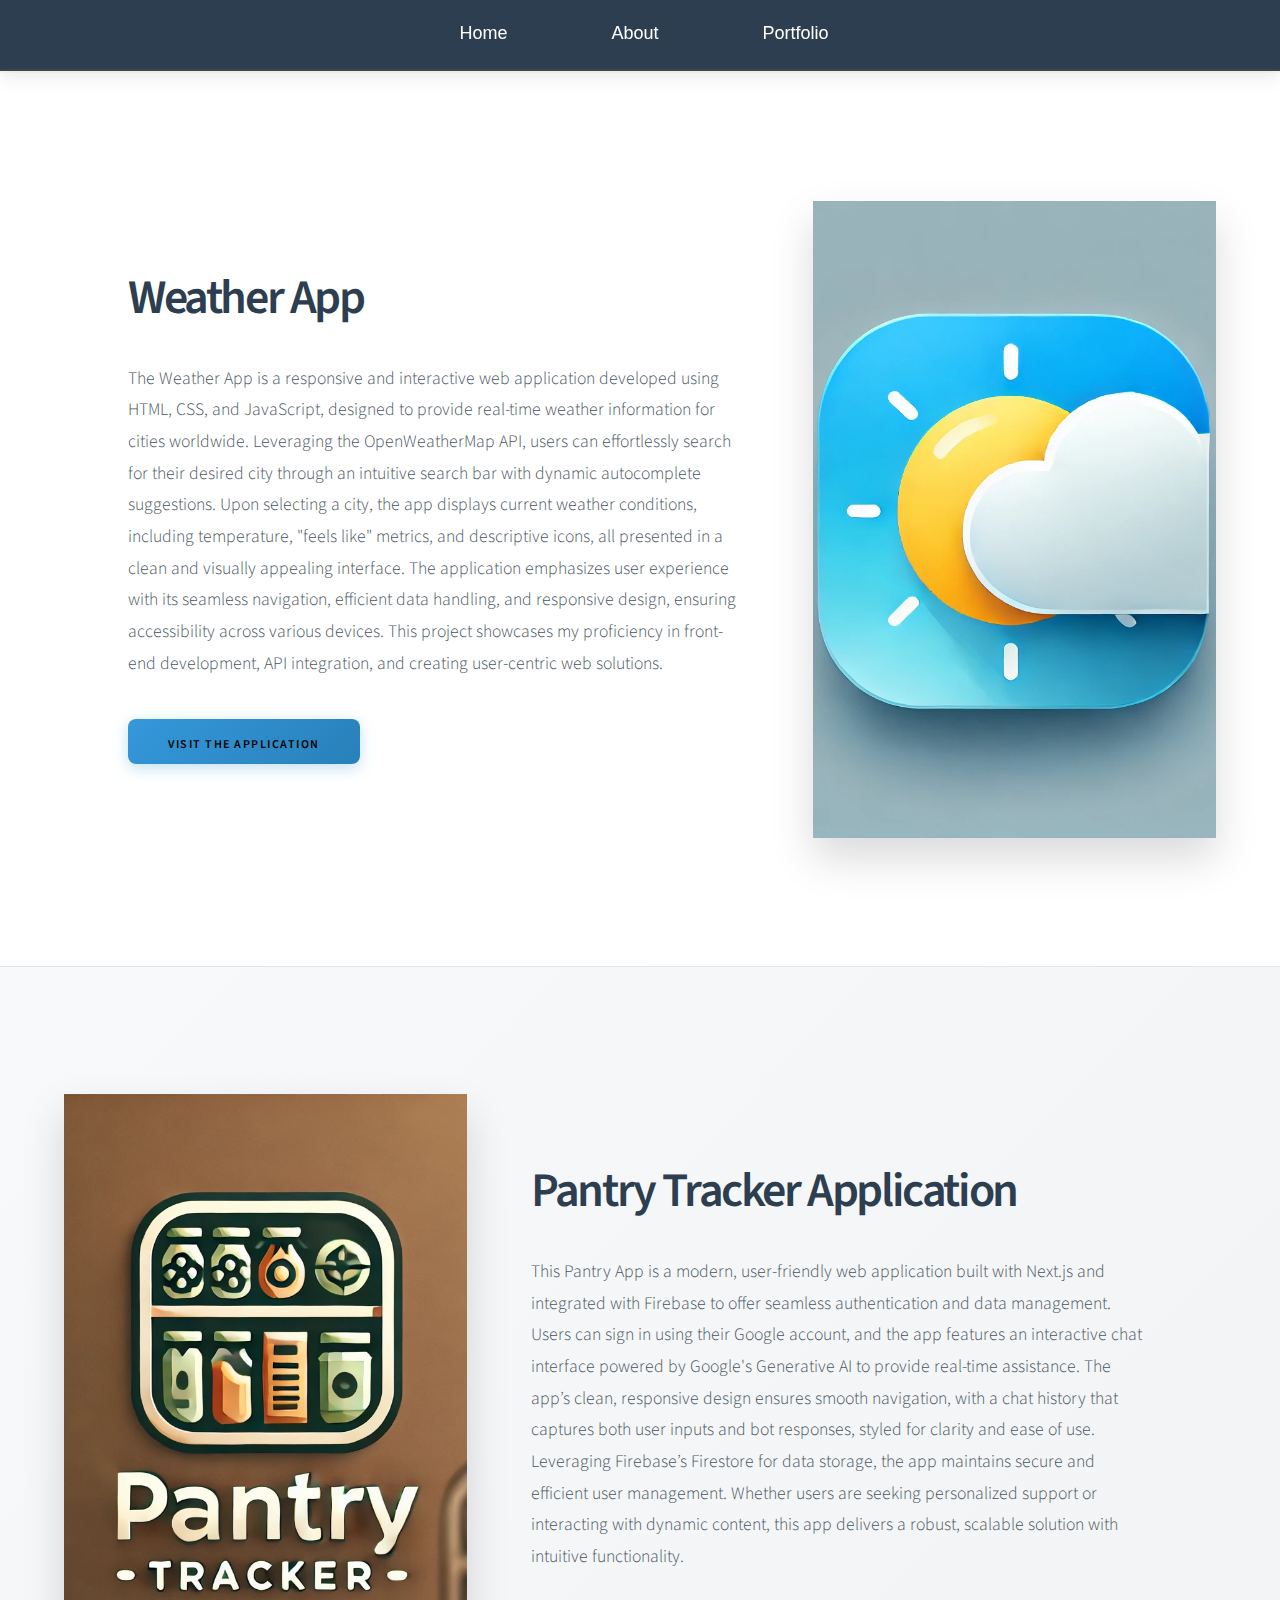
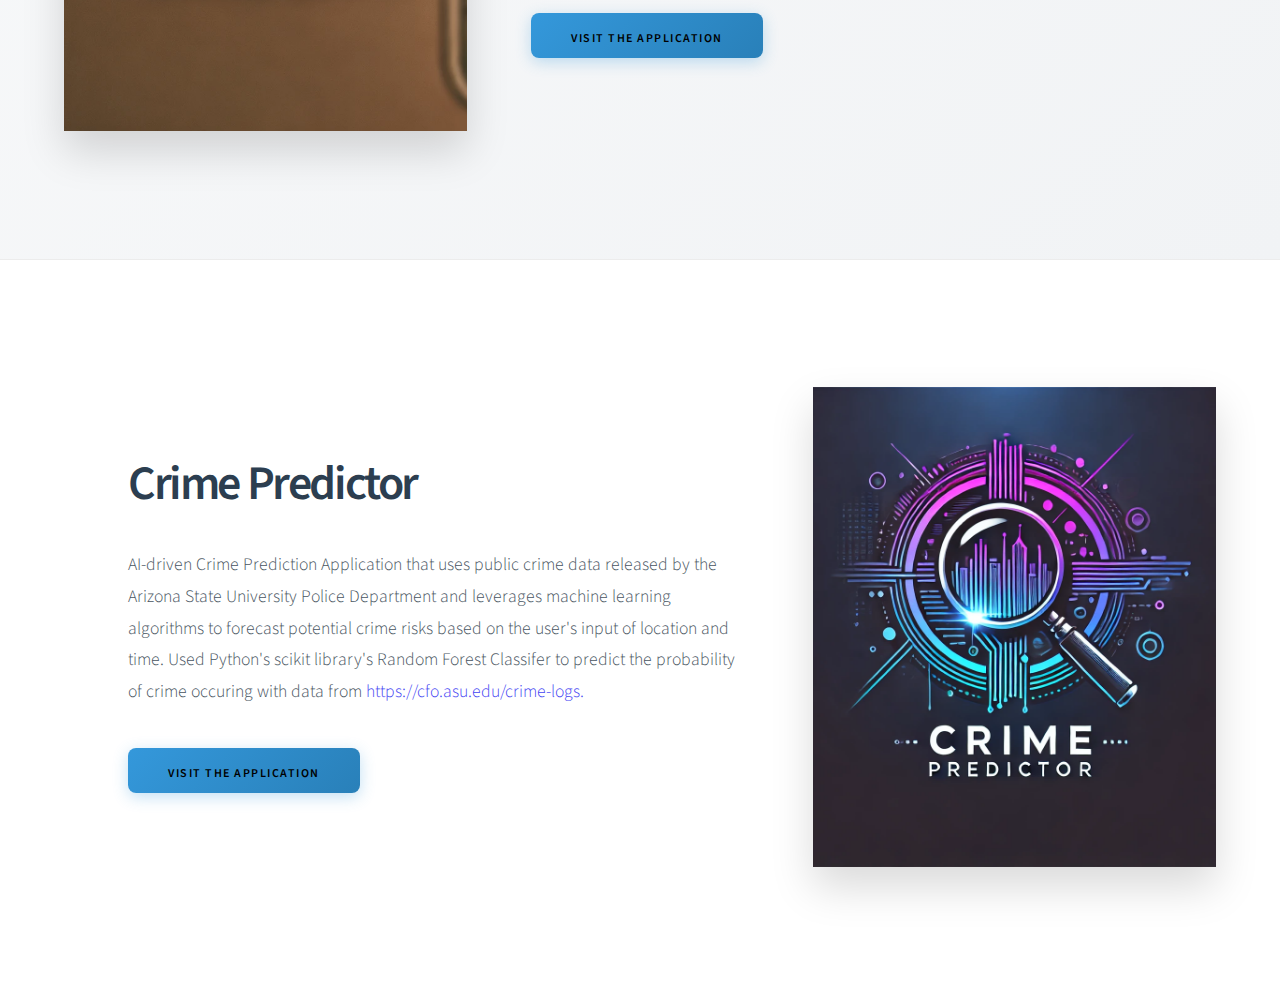
==== commit 1486f534: "Added weather app in portfolio.html" ====
--- a/portfolio.html
+++ b/portfolio.html
@@ -22,6 +22,31 @@
       </ul>
     </nav>
     <div id ="wrapper" class="divided">
+      <section
+      class="spotlight style1 orient-left content-align-left image-position-center onscroll-image-fade-in"
+      id="first"
+    >
+      <div class="content">
+        <h2>Weather App</h2>
+        <p>
+          The Weather App is a responsive and interactive web application developed using HTML, CSS, and JavaScript, designed to provide real-time weather information for cities worldwide. Leveraging the OpenWeatherMap API, users can effortlessly search for their desired city through an intuitive search bar with dynamic autocomplete suggestions. Upon selecting a city, the app displays current weather conditions, including temperature, "feels like" metrics, and descriptive icons, all presented in a clean and visually appealing interface. The application emphasizes user experience with its seamless navigation, efficient data handling, and responsive design, ensuring accessibility across various devices. This project showcases my proficiency in front-end development, API integration, and creating user-centric web solutions.
+        </p>
+        <ul class="actions stacked">
+          <li>
+            <a
+              href="https://weather.kashyaphegde.com/"
+              target="_blank"
+              class="button"
+              >Visit the application</a
+            >
+          </li>
+        </ul>
+      </div>
+      <div class="image">
+        <img src = "images/ezgif-5-1c90407034.png "alt="" />
+      </div>
+    </section>
+
         <section
         class="spotlight style1 orient-right content-align-left image-position-center onscroll-image-fade-in"
         id="first"
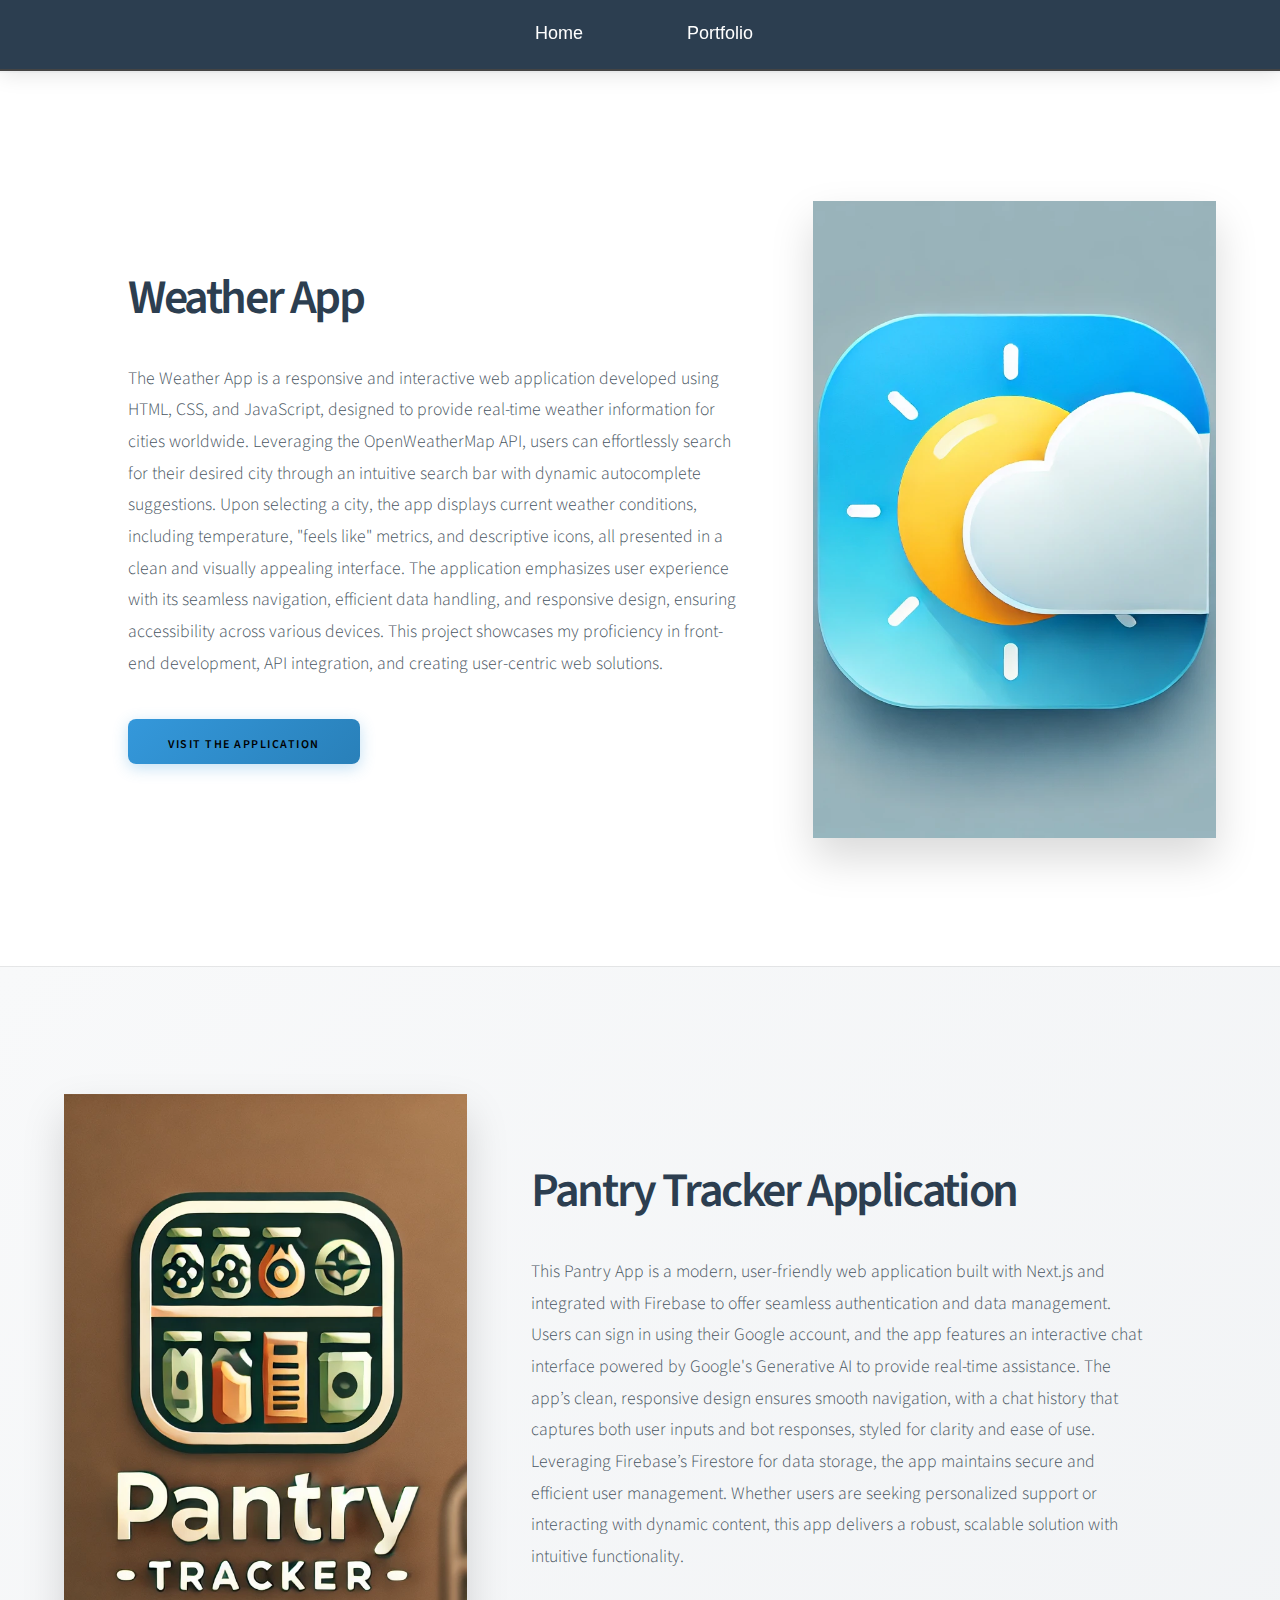
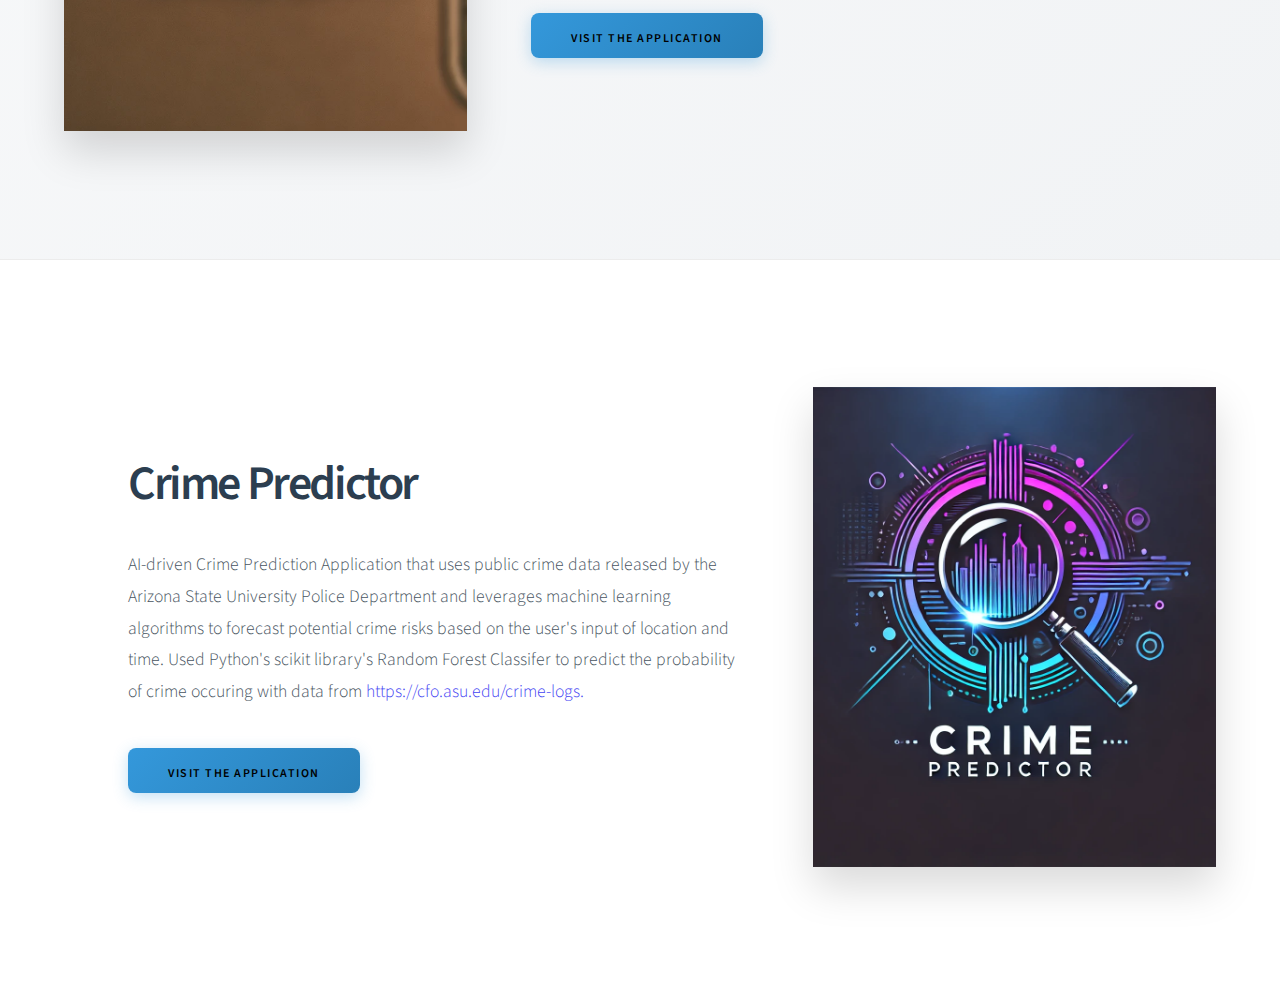
==== commit bf6acc78: "Removed About.html in the navbar as well." ====
--- a/portfolio.html
+++ b/portfolio.html
@@ -17,7 +17,6 @@
     <nav class="navbar">
       <ul>
         <li><a href="index.html">Home</a></li>
-        <li><a href="about.html">About</a></li>
         <li><a href="portfolio.html">Portfolio</a></li>
       </ul>
     </nav>
